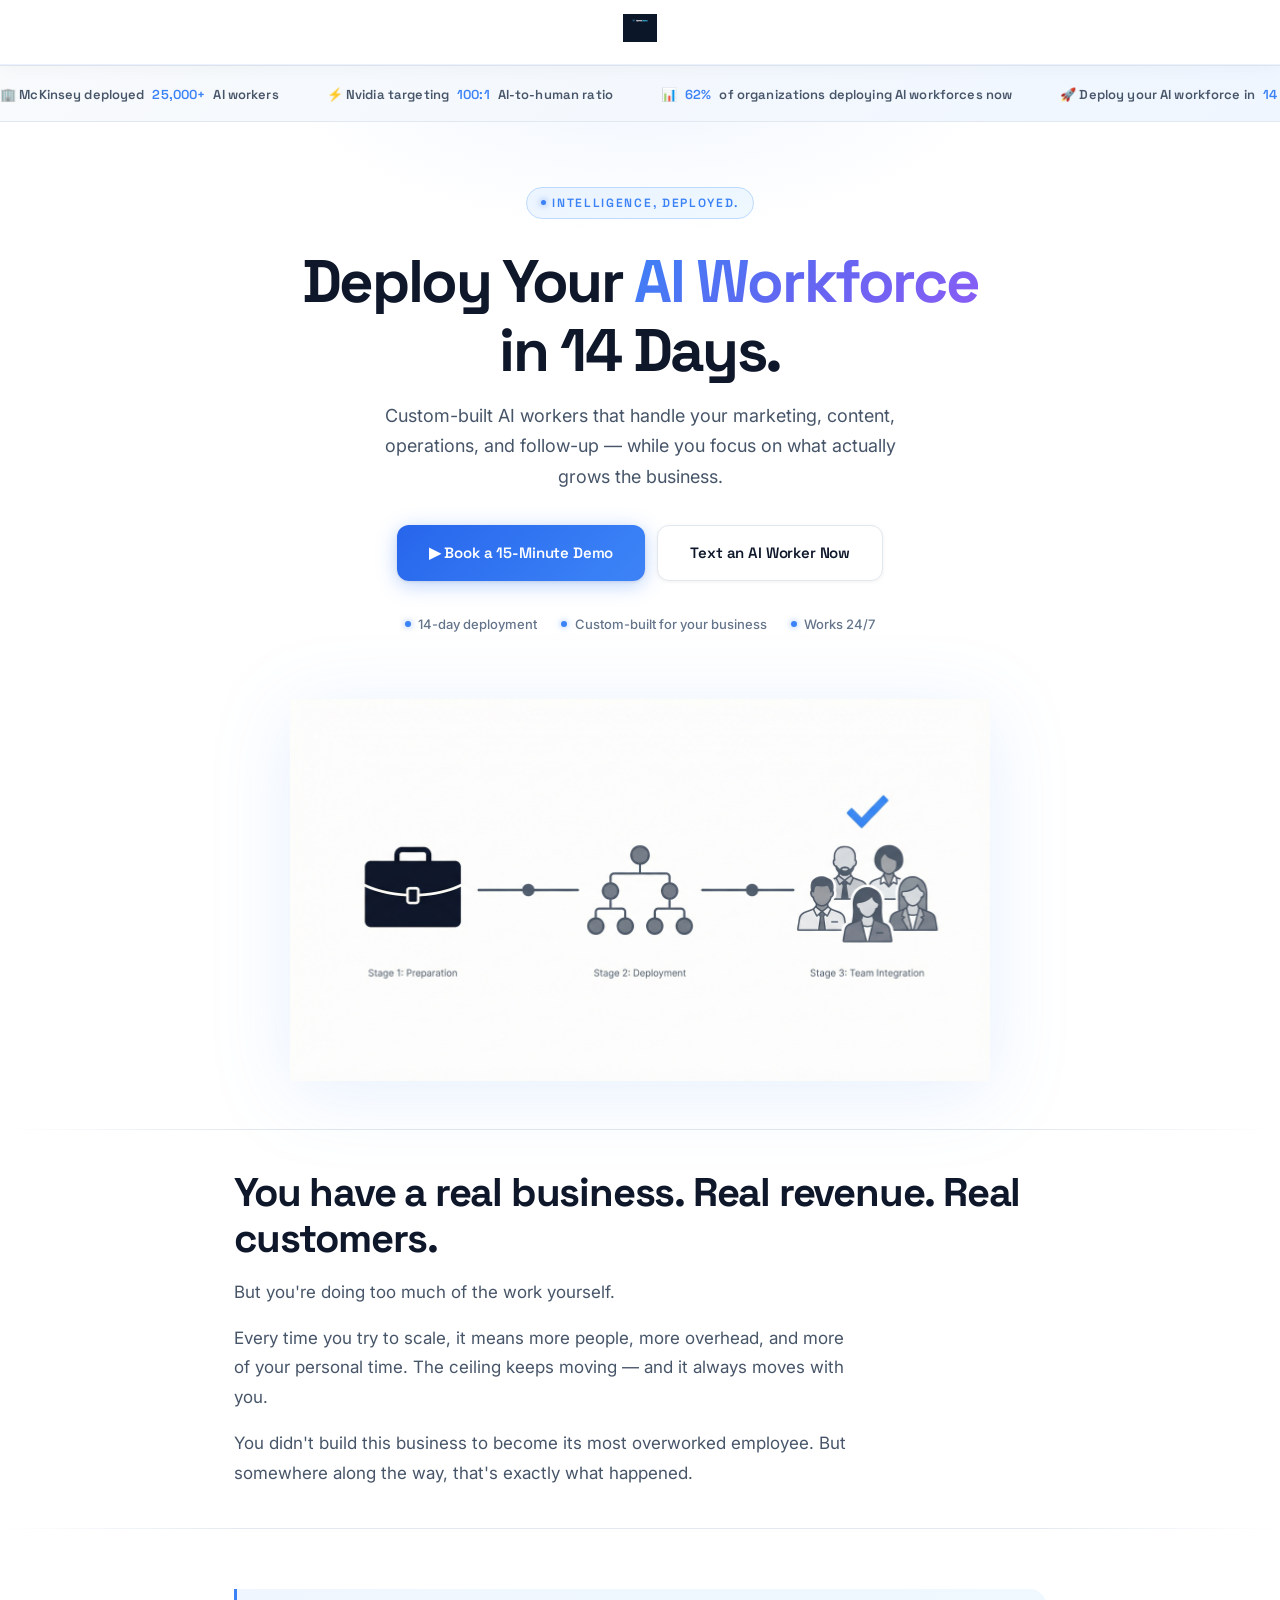
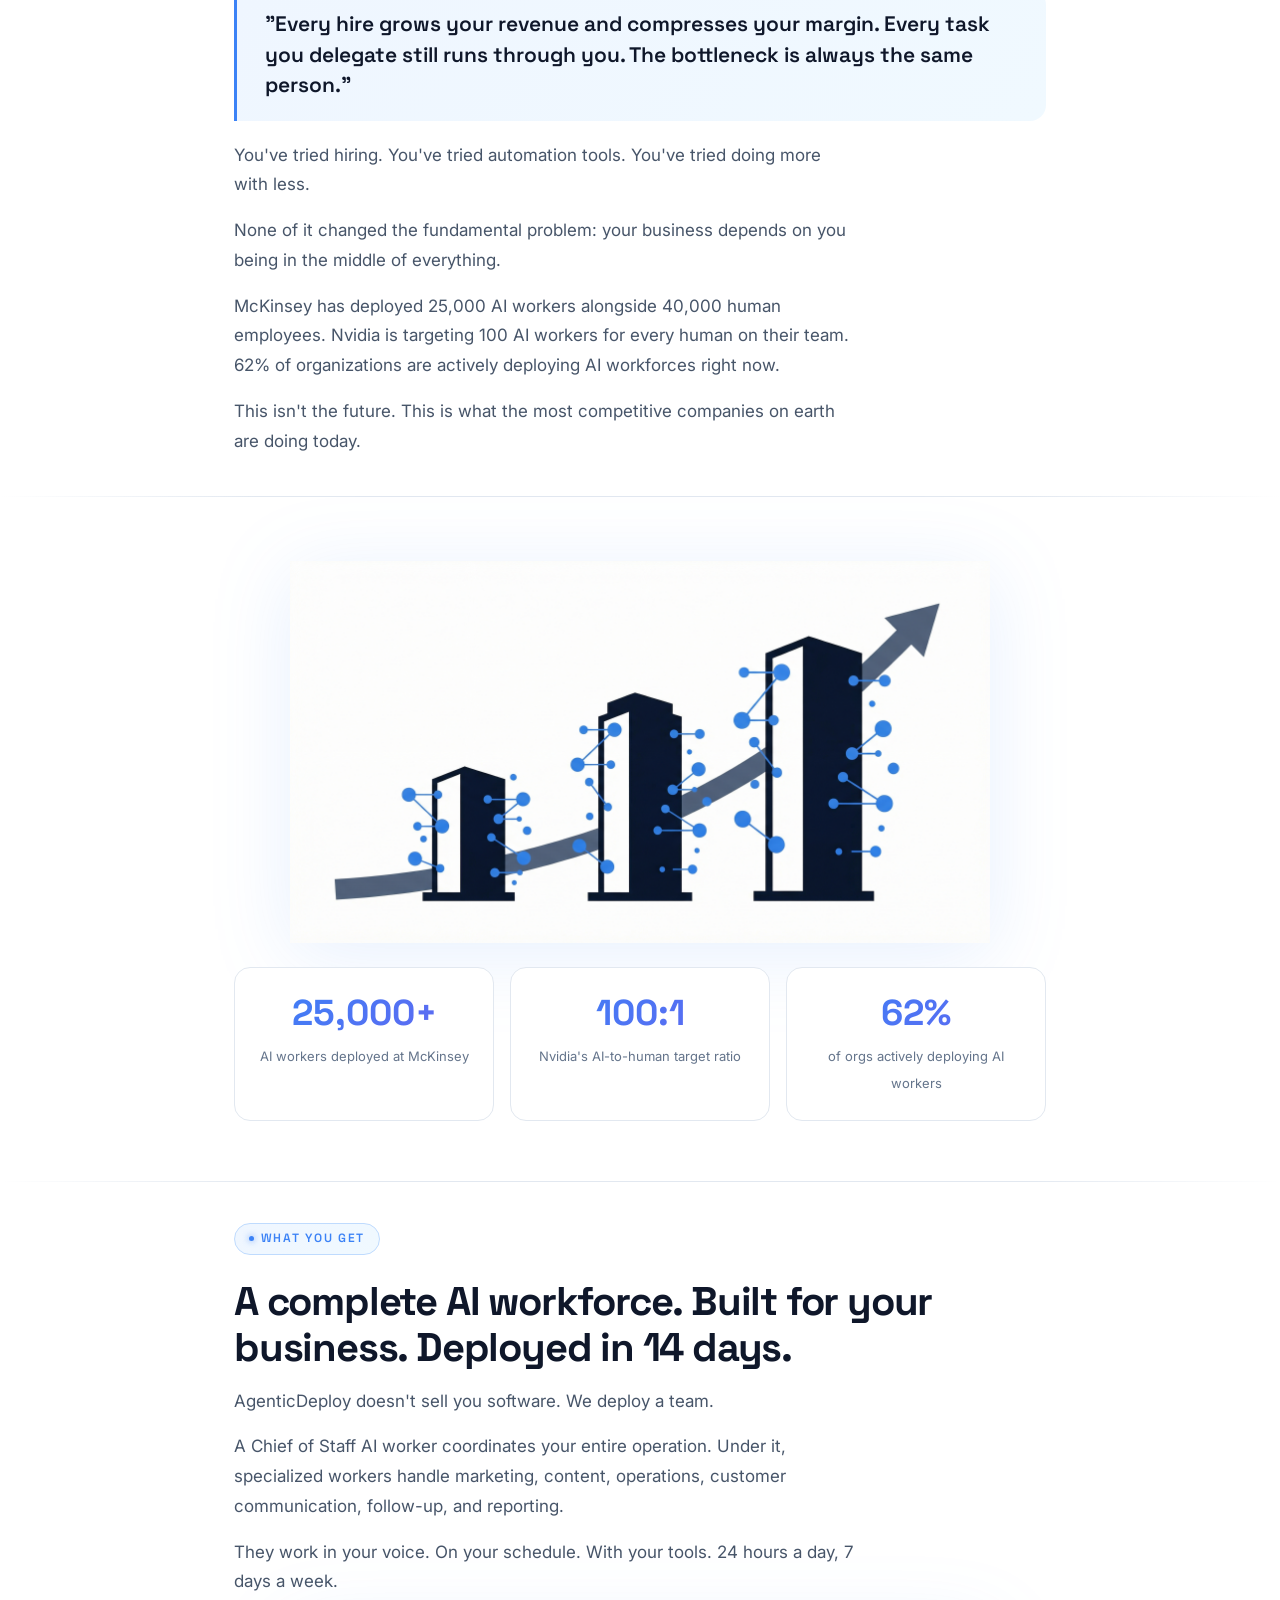
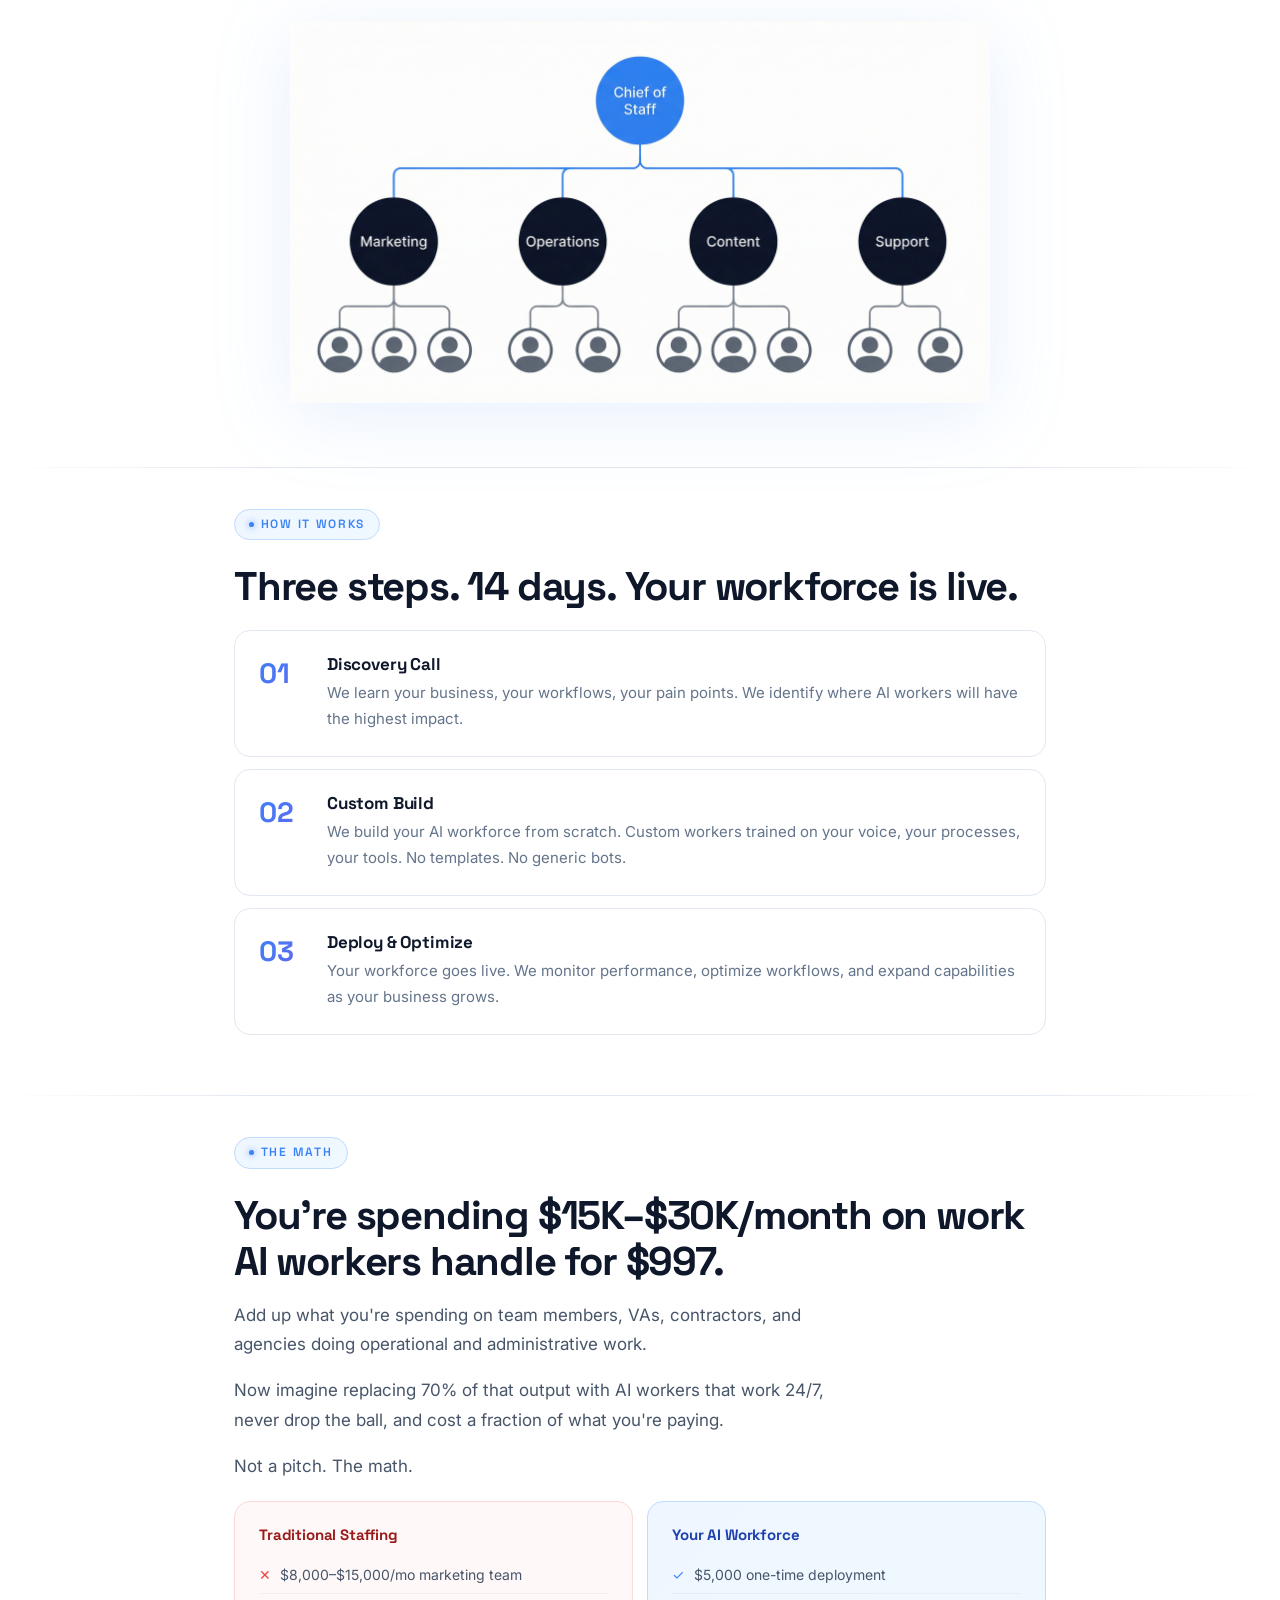
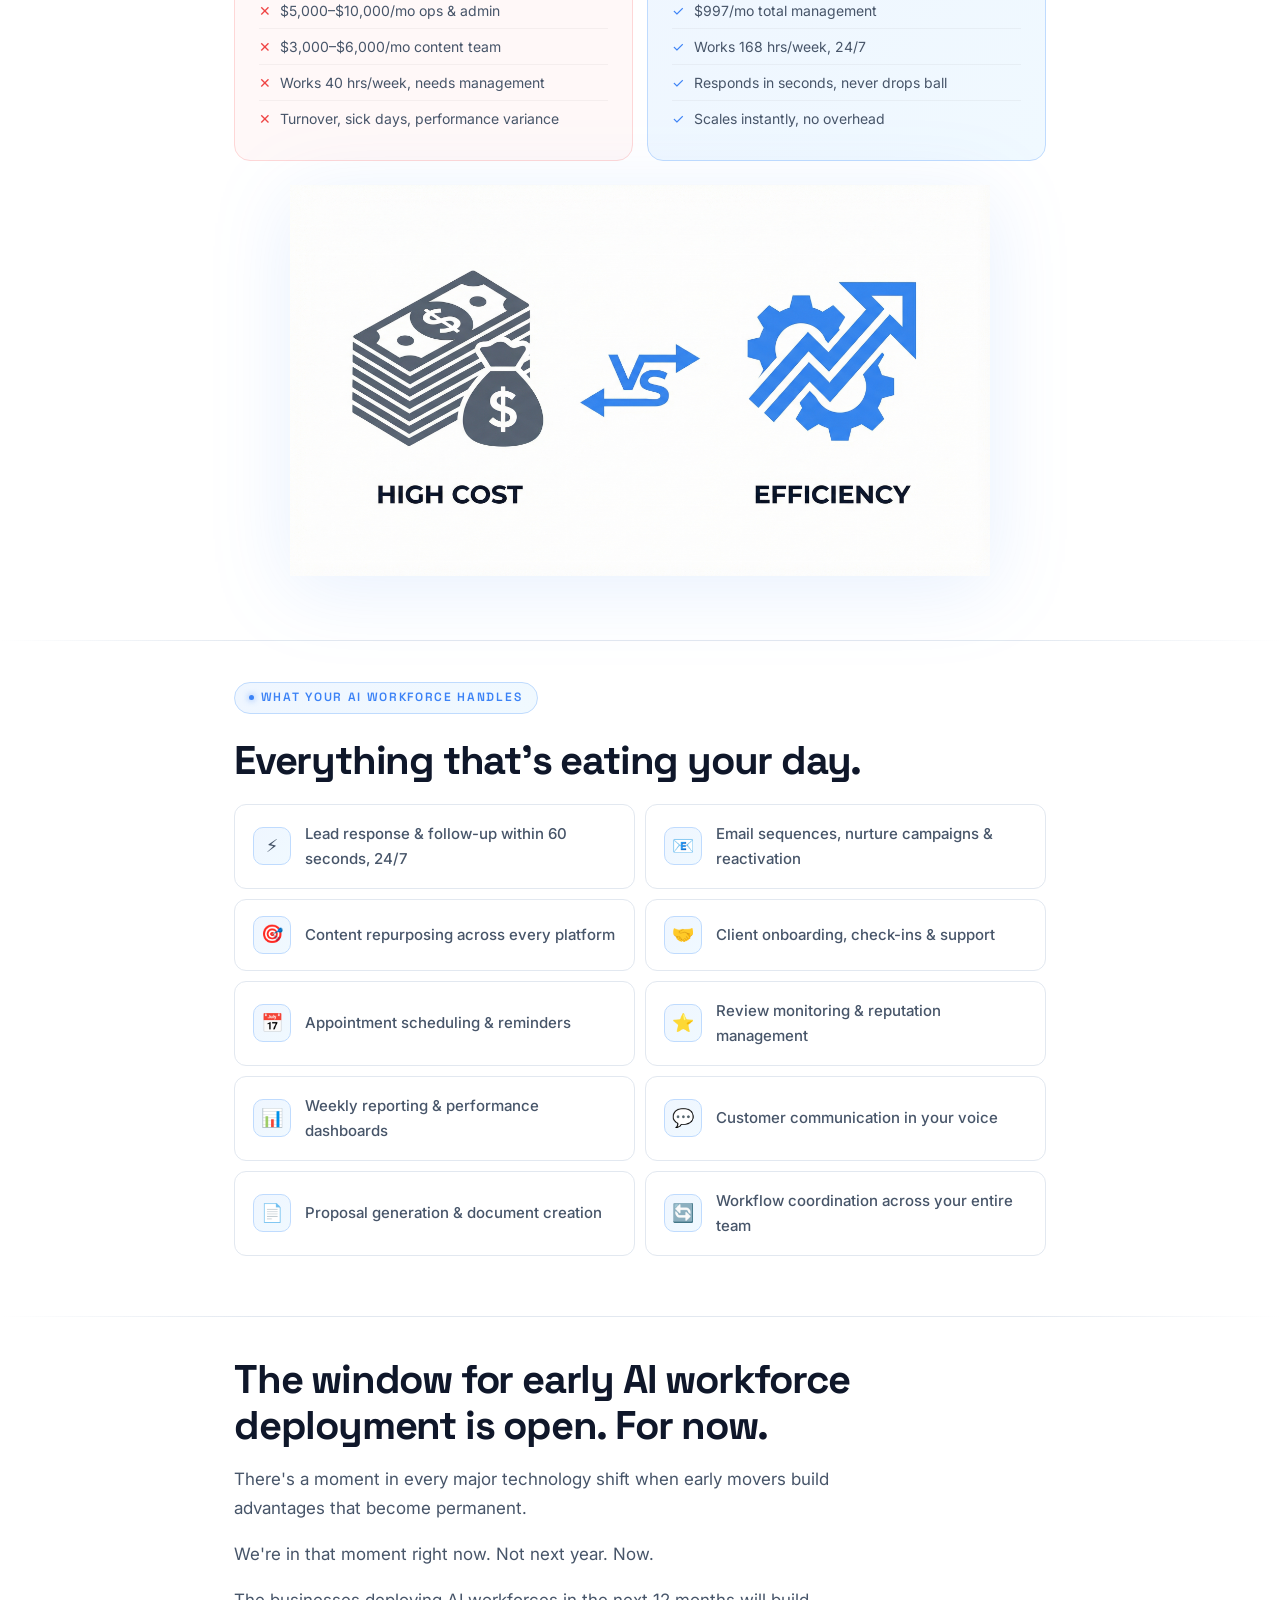
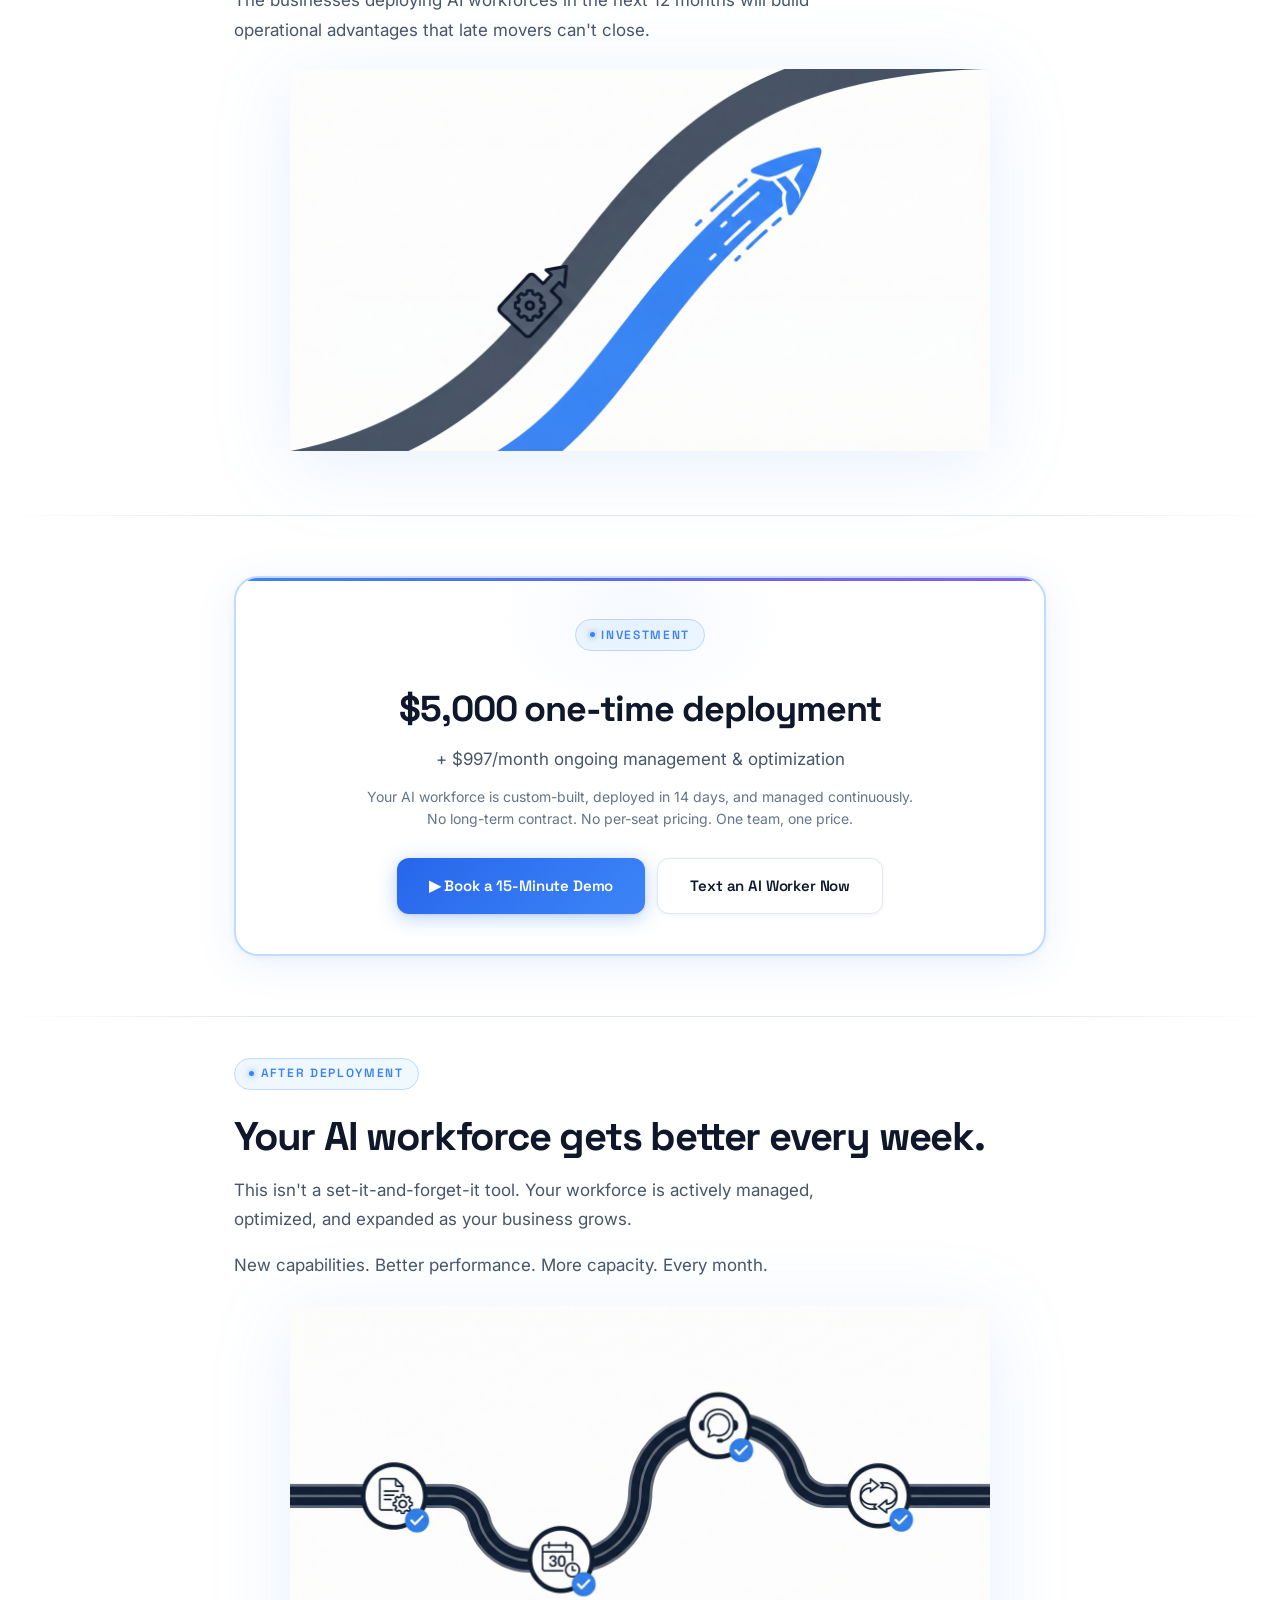
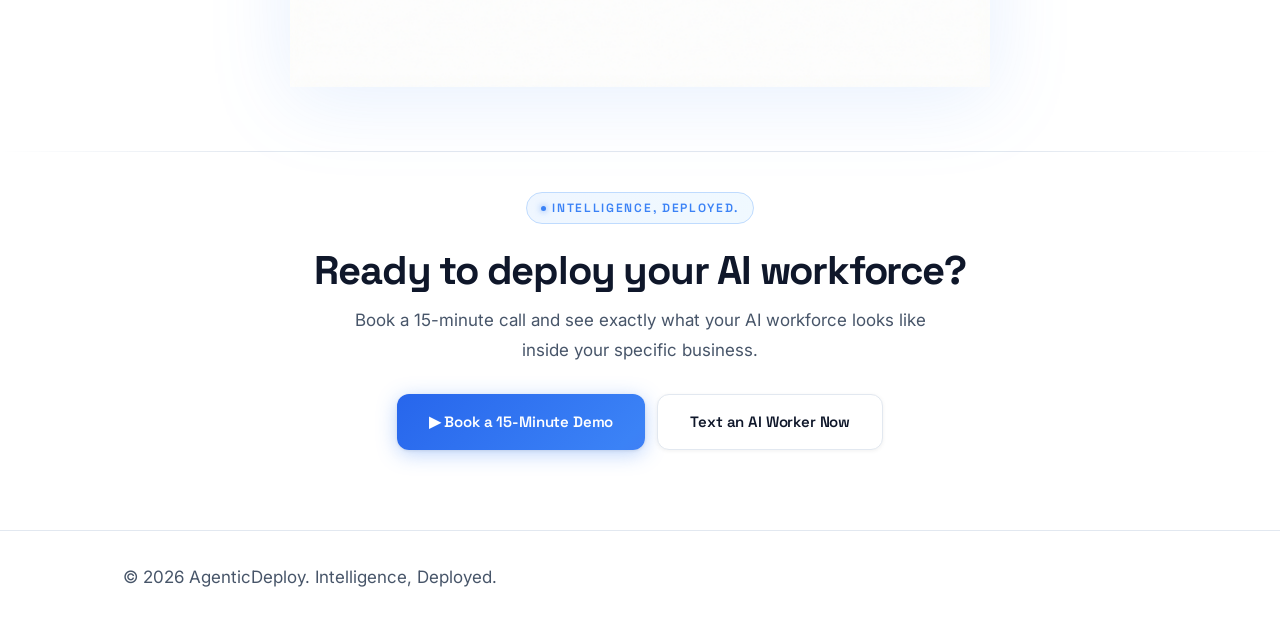
==== page-e.html @ d2fe7d54 "Page E - white bg, all 8 revisions, Kai rebuild" ====
<!DOCTYPE html>
<html lang="en">
<head>
<meta charset="UTF-8">
<meta name="viewport" content="width=device-width, initial-scale=1.0, maximum-scale=1.0">
<meta name="robots" content="noindex, nofollow">
<title>AgenticDeploy — Deploy Your AI Workforce in 14 Days</title>
<link rel="preconnect" href="https://fonts.googleapis.com">
<link rel="preconnect" href="https://fonts.gstatic.com" crossorigin>
<link href="https://fonts.googleapis.com/css2?family=Space+Grotesk:wght@400;500;600;700;800&family=Inter:wght@400;500;600&display=swap" rel="stylesheet">
<style>
/* ===== RESET ===== */
*, *::before, *::after { margin: 0; padding: 0; box-sizing: border-box; }
html { scroll-behavior: smooth; overflow-x: hidden; width: 100%; }
body {
  font-family: 'Inter', system-ui, sans-serif;
  background: #FFFFFF;
  color: #0F172A;
  line-height: 1.7;
  -webkit-font-smoothing: antialiased;
  overflow-x: hidden;
  width: 100%;
  max-width: 100vw;
}

/* ===== TYPOGRAPHY ===== */
h1, h2, h3, h4 {
  font-family: 'Space Grotesk', system-ui, sans-serif;
  font-weight: 700;
  color: #0F172A;
  line-height: 1.15;
}
h1 { font-size: clamp(2.25rem, 5vw, 3.75rem); letter-spacing: -0.04em; }
h2 { font-size: clamp(1.625rem, 3.5vw, 2.5rem); letter-spacing: -0.03em; }
h3 { font-size: 1.125rem; letter-spacing: -0.01em; }
p  { font-size: 1.0625rem; color: #475569; max-width: 620px; line-height: 1.75; }

/* ===== LAYOUT ===== */
.container { max-width: 860px; margin: 0 auto; padding: 0 1.5rem; width: 100%; }
.section    { padding: 2.5rem 0; }

/* ===== STICKY NAV ===== */
.logo-bar {
  position: sticky;
  top: 0;
  z-index: 100;
  background: rgba(255,255,255,0.92);
  backdrop-filter: blur(24px);
  -webkit-backdrop-filter: blur(24px);
  border-bottom: 1px solid rgba(59,130,246,0.1);
  padding: 0.875rem 0;
  text-align: center;
  box-shadow: 0 1px 20px rgba(0,0,0,0.04);
}
.logo-bar img { height: 28px; width: auto; }

/* ===== TAGLINE PILL ===== */
.tagline {
  font-family: 'Space Grotesk', sans-serif;
  font-size: 0.75rem;
  font-weight: 600;
  letter-spacing: 0.14em;
  text-transform: uppercase;
  color: #3B82F6;
  background: linear-gradient(135deg, #EFF6FF, #F0F9FF);
  border: 1px solid #BFDBFE;
  border-radius: 100px;
  padding: 0.3rem 0.9rem;
  display: inline-flex;
  align-items: center;
  gap: 0.4rem;
  margin-bottom: 1rem;
}
.tagline::before {
  content: '';
  width: 5px; height: 5px;
  background: #3B82F6;
  border-radius: 50%;
  box-shadow: 0 0 6px rgba(59,130,246,0.8);
  animation: pulse-dot 2s ease-in-out infinite;
}
@keyframes pulse-dot {
  0%,100% { opacity:1; transform:scale(1); }
  50% { opacity:0.5; transform:scale(0.7); }
}

/* ===== HERO ===== */
.hero {
  padding: 4rem 0 2.5rem;
  text-align: center;
  position: relative;
  overflow: hidden;
}
.hero-bg-gradient {
  position: absolute;
  top: -60px; left: 50%;
  transform: translateX(-50%);
  width: 900px; height: 500px;
  background: radial-gradient(ellipse 60% 50% at 50% 0%, rgba(59,130,246,0.08) 0%, transparent 70%);
  pointer-events: none;
}
.hero h1 { margin: 0.75rem 0 1rem; position: relative; }
.hero h1 .highlight {
  background: linear-gradient(135deg, #3B82F6 0%, #6366F1 50%, #8B5CF6 100%);
  -webkit-background-clip: text;
  -webkit-text-fill-color: transparent;
  background-clip: text;
}
.hero .sub {
  font-size: 1.125rem;
  color: #475569;
  max-width: 560px;
  margin: 0 auto 2rem;
  line-height: 1.7;
}

/* ===== BUTTONS ===== */
.btn-group {
  display: flex;
  flex-wrap: wrap;
  justify-content: center;
  gap: 0.75rem;
  margin-bottom: 2rem;
}
.btn {
  display: inline-flex;
  align-items: center;
  justify-content: center;
  gap: 0.5rem;
  padding: 0.9rem 2rem;
  font-family: 'Space Grotesk', sans-serif;
  font-size: 0.9375rem;
  font-weight: 600;
  border-radius: 12px;
  text-decoration: none;
  cursor: pointer;
  transition: all 0.2s cubic-bezier(0.25,0.8,0.25,1);
  border: none;
  min-width: 200px;
  letter-spacing: -0.01em;
}
.btn-primary {
  background: linear-gradient(135deg, #2563EB, #3B82F6, #6366F1);
  background-size: 200% 200%;
  background-position: 0% 50%;
  color: #fff;
  box-shadow: 0 4px 20px rgba(59,130,246,0.35), 0 1px 3px rgba(0,0,0,0.1);
}
.btn-primary:hover {
  background-position: 100% 50%;
  box-shadow: 0 8px 32px rgba(59,130,246,0.5), 0 2px 6px rgba(0,0,0,0.1);
  transform: translateY(-2px);
}
.btn-secondary {
  background: #fff;
  color: #0F172A;
  border: 1.5px solid #E2E8F0;
  box-shadow: 0 1px 4px rgba(0,0,0,0.06);
}
.btn-secondary:hover {
  border-color: #3B82F6;
  color: #3B82F6;
  transform: translateY(-2px);
  box-shadow: 0 4px 16px rgba(59,130,246,0.12);
}

/* ===== PROOF STRIP ===== */
.proof-strip {
  display: flex;
  flex-wrap: wrap;
  justify-content: center;
  gap: 1.5rem;
}
.proof-item {
  font-size: 0.8125rem;
  font-weight: 500;
  color: #64748B;
  display: flex;
  align-items: center;
  gap: 0.45rem;
}
.proof-dot {
  width: 6px; height: 6px;
  background: #3B82F6;
  border-radius: 50%;
  flex-shrink: 0;
  box-shadow: 0 0 6px rgba(59,130,246,0.6);
}

/* ===== VISUAL BLOCK ===== */
.visual-block { margin: 1.5rem auto; max-width: 700px; }
.visual-block img {
  width: 100%;
  display: block;
  mix-blend-mode: multiply;
  filter: drop-shadow(0 12px 40px rgba(59,130,246,0.12));
  transition: transform 0.4s ease;
}
.visual-block img:hover { transform: scale(1.015); }
.visual-float img {
  animation: floatY 8s ease-in-out infinite;
}
@keyframes floatY {
  0%,100% { transform: translateY(0); }
  50% { transform: translateY(-10px); }
}

/* ===== COPY BLOCK ===== */
.copy-block p { margin-bottom: 1rem; }
.copy-block p:last-child { margin-bottom: 0; }

/* ===== PULL QUOTE ===== */
.pull-quote {
  font-family: 'Space Grotesk', sans-serif;
  font-size: 1.3125rem;
  font-weight: 600;
  color: #0F172A;
  line-height: 1.45;
  border-left: 3px solid #3B82F6;
  padding: 1.25rem 1.75rem;
  background: linear-gradient(135deg, #EFF6FF 0%, #F0F9FF 100%);
  border-radius: 0 16px 16px 0;
  margin: 1.25rem 0;
  position: relative;
}

/* ===== STATS GRID ===== */
.stats-grid {
  display: grid;
  grid-template-columns: repeat(3, 1fr);
  gap: 1rem;
  margin: 1.25rem 0;
}
.stat-card {
  background: #fff;
  border: 1.5px solid #E2E8F0;
  border-radius: 16px;
  padding: 1.5rem 1rem;
  text-align: center;
  transition: all 0.3s ease;
  cursor: default;
  position: relative;
  overflow: hidden;
}
.stat-card::before {
  content: '';
  position: absolute;
  top: 0; left: 0; right: 0;
  height: 2px;
  background: linear-gradient(90deg, transparent, #3B82F6, transparent);
  opacity: 0;
  transition: opacity 0.3s;
}
.stat-card:hover { border-color: #BFDBFE; transform: translateY(-3px); box-shadow: 0 8px 24px rgba(59,130,246,0.1); }
.stat-card:hover::before { opacity: 1; }
.stat-number {
  font-family: 'Space Grotesk', sans-serif;
  font-size: 2.25rem;
  font-weight: 800;
  background: linear-gradient(135deg, #3B82F6, #6366F1);
  -webkit-background-clip: text;
  -webkit-text-fill-color: transparent;
  background-clip: text;
  display: block;
  line-height: 1.2;
  margin-bottom: 0.4rem;
}
.stat-label { font-size: 0.8125rem; color: #64748B; line-height: 1.4; }

/* ===== SECTION DIVIDER ===== */
.section-divider {
  height: 1px;
  background: linear-gradient(90deg, transparent, #E2E8F0 20%, #E2E8F0 80%, transparent);
  margin: 0;
}

/* ===== HOW STEPS ===== */
.steps { margin: 1.25rem 0; display: flex; flex-direction: column; gap: 0.75rem; }
.step-card {
  display: flex;
  gap: 1.5rem;
  background: #fff;
  border: 1.5px solid #E2E8F0;
  border-radius: 16px;
  padding: 1.5rem;
  align-items: flex-start;
  transition: all 0.25s ease;
  position: relative;
  overflow: hidden;
}
.step-card::before {
  content: '';
  position: absolute;
  left: 0; top: 0; bottom: 0;
  width: 3px;
  background: linear-gradient(180deg, #3B82F6, #6366F1);
  opacity: 0;
  transition: opacity 0.3s;
  border-radius: 0 2px 2px 0;
}
.step-card:hover { border-color: #BFDBFE; background: #FAFEFF; box-shadow: 0 6px 20px rgba(59,130,246,0.08); }
.step-card:hover::before { opacity: 1; }
.step-num {
  font-family: 'Space Grotesk', sans-serif;
  font-size: 1.75rem;
  font-weight: 800;
  background: linear-gradient(135deg, #3B82F6, #6366F1);
  -webkit-background-clip: text;
  -webkit-text-fill-color: transparent;
  background-clip: text;
  flex-shrink: 0;
  width: 44px;
  line-height: 1.3;
}
.step-card h3 { color: #0F172A; margin-bottom: 0.3rem; font-size: 1.0625rem; }
.step-card p  { font-size: 0.9375rem; color: #64748B; max-width: none; }

/* ===== FEATURE GRID ===== */
.feature-grid {
  display: grid;
  grid-template-columns: 1fr 1fr;
  gap: 0.625rem;
  margin: 1.25rem 0;
}
.feature-card {
  background: #fff;
  border: 1.5px solid #E2E8F0;
  border-radius: 12px;
  padding: 1rem 1.125rem;
  display: flex;
  align-items: center;
  gap: 0.875rem;
  font-size: 0.9375rem;
  font-weight: 500;
  color: #475569;
  transition: all 0.2s ease;
  cursor: default;
}
.feature-card:hover {
  border-color: #BFDBFE;
  color: #1E40AF;
  background: #F8FBFF;
  transform: translateX(3px);
  box-shadow: 0 3px 12px rgba(59,130,246,0.08);
}
.feat-icon {
  font-size: 1.125rem;
  width: 38px; height: 38px;
  background: linear-gradient(135deg, #EFF6FF, #F0F9FF);
  border: 1px solid #BFDBFE;
  border-radius: 10px;
  display: flex; align-items: center; justify-content: center;
  flex-shrink: 0;
  transition: all 0.2s;
}
.feature-card:hover .feat-icon { background: linear-gradient(135deg, #DBEAFE, #EFF6FF); }

/* ===== COMPETITIVE TABLE ===== */
.compare-grid {
  display: grid;
  grid-template-columns: 1fr 1fr;
  gap: 0.875rem;
  margin: 1.25rem 0;
}
.compare-col {
  border-radius: 16px;
  padding: 1.5rem;
  border: 1.5px solid;
}
.compare-col.bad {
  background: #FFF8F8;
  border-color: #FED7D7;
}
.compare-col.good {
  background: linear-gradient(135deg, #EFF6FF, #F0F9FF);
  border-color: #BFDBFE;
}
.compare-col h3 { font-size: 0.9375rem; margin-bottom: 0.875rem; }
.compare-col.bad h3 { color: #991B1B; }
.compare-col.good h3 { color: #1E40AF; }
.compare-item { font-size: 0.875rem; color: #475569; padding: 0.35rem 0; display: flex; align-items: center; gap: 0.6rem; border-bottom: 1px solid rgba(0,0,0,0.04); }
.compare-item:last-child { border-bottom: none; }
.compare-item::before { font-size: 0.875rem; flex-shrink: 0; }
.bad .compare-item::before { content: '✕'; color: #EF4444; }
.good .compare-item::before { content: '✓'; color: #3B82F6; }

/* ===== PRICING ===== */
.pricing-card {
  background: #fff;
  border: 2px solid #BFDBFE;
  border-radius: 24px;
  padding: 2.5rem 2rem;
  text-align: center;
  margin: 1.25rem 0;
  position: relative;
  overflow: hidden;
  box-shadow: 0 8px 40px rgba(59,130,246,0.1), 0 2px 8px rgba(0,0,0,0.04);
}
.pricing-card::before {
  content: '';
  position: absolute;
  top: 0; left: 0; right: 0;
  height: 3px;
  background: linear-gradient(90deg, #3B82F6, #6366F1, #8B5CF6);
}
.pricing-card::after {
  content: '';
  position: absolute;
  top: -60px; left: 50%;
  transform: translateX(-50%);
  width: 300px; height: 200px;
  background: radial-gradient(ellipse, rgba(59,130,246,0.05) 0%, transparent 70%);
  pointer-events: none;
}
.price-main { font-family: 'Space Grotesk', sans-serif; font-size: 2.25rem; font-weight: 800; color: #0F172A; margin-bottom: 0.35rem; letter-spacing: -0.03em; }
.price-sub  { font-size: 1.0625rem; color: #475569; }
.price-note { font-size: 0.875rem; color: #64748B; margin-top: 0.75rem; line-height: 1.55; }

/* ===== TICKER / SOCIAL PROOF MARQUEE ===== */
.proof-ticker {
  background: linear-gradient(135deg, #F8FAFC, #EFF6FF);
  border-top: 1px solid #E2E8F0;
  border-bottom: 1px solid #E2E8F0;
  padding: 0.875rem 0;
  overflow: hidden;
  white-space: nowrap;
}
.ticker-inner {
  display: inline-flex;
  gap: 3rem;
  animation: ticker 28s linear infinite;
}
@keyframes ticker {
  0% { transform: translateX(0); }
  100% { transform: translateX(-50%); }
}
.ticker-item {
  font-family: 'Space Grotesk', sans-serif;
  font-size: 0.8125rem;
  font-weight: 600;
  color: #475569;
  display: inline-flex;
  align-items: center;
  gap: 0.5rem;
  letter-spacing: 0.01em;
}
.ticker-item span { color: #3B82F6; }

/* ===== FOOTER ===== */
footer {
  text-align: center;
  padding: 2rem 0;
  border-top: 1px solid #E2E8F0;
  color: #94A3B8;
  font-size: 0.8125rem;
}

/* ===== REVEAL ANIMATION (intersection observer) ===== */
.reveal {
  opacity: 0;
  transform: translateY(24px);
  transition: opacity 0.6s cubic-bezier(0.25,0.8,0.25,1), transform 0.6s cubic-bezier(0.25,0.8,0.25,1);
}
.reveal.visible { opacity: 1; transform: none; }
.reveal-delay-1 { transition-delay: 0.1s; }
.reveal-delay-2 { transition-delay: 0.2s; }
.reveal-delay-3 { transition-delay: 0.3s; }

/* ===== RESPONSIVE ===== */
@media (max-width: 640px) {
  .section { padding: 1.75rem 0; }
  .stats-grid { grid-template-columns: 1fr; }
  .feature-grid { grid-template-columns: 1fr; }
  .compare-grid { grid-template-columns: 1fr; }
  .step-card { flex-direction: column; gap: 0.5rem; }
  .pull-quote { font-size: 1.125rem; }
  .btn { min-width: 160px; }
}
</style>
</head>
<body>

<!-- STICKY NAV -->
<header class="logo-bar">
  <img src="images/agenticdeploy-logo-dark.png" alt="AgenticDeploy">
</header>

<!-- SOCIAL PROOF TICKER -->
<div class="proof-ticker">
  <div class="ticker-inner">
    <span class="ticker-item">🏢 McKinsey deployed <span>25,000+</span> AI workers</span>
    <span class="ticker-item">⚡ Nvidia targeting <span>100:1</span> AI-to-human ratio</span>
    <span class="ticker-item">📊 <span>62%</span> of organizations deploying AI workforces now</span>
    <span class="ticker-item">🚀 Deploy your AI workforce in <span>14 days</span></span>
    <span class="ticker-item">💰 Replace <span>$30K/mo</span> in overhead for $997/mo</span>
    <span class="ticker-item">🔵 Intelligence, Deployed.</span>
    <!-- duplicate for seamless loop -->
    <span class="ticker-item">🏢 McKinsey deployed <span>25,000+</span> AI workers</span>
    <span class="ticker-item">⚡ Nvidia targeting <span>100:1</span> AI-to-human ratio</span>
    <span class="ticker-item">📊 <span>62%</span> of organizations deploying AI workforces now</span>
    <span class="ticker-item">🚀 Deploy your AI workforce in <span>14 days</span></span>
    <span class="ticker-item">💰 Replace <span>$30K/mo</span> in overhead for $997/mo</span>
    <span class="ticker-item">🔵 Intelligence, Deployed.</span>
  </div>
</div>

<!-- HERO -->
<section class="hero">
  <div class="hero-bg-gradient"></div>
  <div class="container">
    <span class="tagline">Intelligence, Deployed.</span>
    <h1>Deploy Your <span class="highlight">AI Workforce</span><br>in 14 Days.</h1>
    <p class="sub">Custom-built AI workers that handle your marketing, content, operations, and follow-up — while you focus on what actually grows the business.</p>
    <div class="btn-group">
      <a href="#book" class="btn btn-primary">&#9654; Book a 15-Minute Demo</a>
      <a href="#text" class="btn btn-secondary">Text an AI Worker Now</a>
    </div>
    <div class="proof-strip">
      <span class="proof-item"><span class="proof-dot"></span> 14-day deployment</span>
      <span class="proof-item"><span class="proof-dot"></span> Custom-built for your business</span>
      <span class="proof-item"><span class="proof-dot"></span> Works 24/7</span>
    </div>
  </div>
</section>

<!-- HERO VISUAL -->
<section class="section" style="padding-top:0; padding-bottom:1.5rem;">
  <div class="container">
    <div class="visual-block visual-float reveal">
      <img src="images/page-e/hero-deploy-timeline-v2.png" alt="AI Workforce deployment timeline">
    </div>
  </div>
</section>

<div class="section-divider"></div>

<!-- PROBLEM -->
<section class="section">
  <div class="container">
    <div class="copy-block reveal">
      <h2>You have a real business. Real revenue. Real customers.</h2>
      <p style="margin-top:1rem;">But you're doing too much of the work yourself.</p>
      <p>Every time you try to scale, it means more people, more overhead, and more of your personal time. The ceiling keeps moving — and it always moves with you.</p>
      <p>You didn't build this business to become its most overworked employee. But somewhere along the way, that's exactly what happened.</p>
    </div>
  </div>
</section>

<div class="section-divider"></div>

<!-- AGITATE -->
<section class="section">
  <div class="container">
    <div class="pull-quote reveal">"Every hire grows your revenue and compresses your margin. Every task you delegate still runs through you. The bottleneck is always the same person."</div>
    <div class="copy-block reveal">
      <p>You've tried hiring. You've tried automation tools. You've tried doing more with less.</p>
      <p>None of it changed the fundamental problem: your business depends on you being in the middle of everything.</p>
      <p>McKinsey has deployed 25,000 AI workers alongside 40,000 human employees. Nvidia is targeting 100 AI workers for every human on their team. 62% of organizations are actively deploying AI workforces right now.</p>
      <p>This isn't the future. This is what the most competitive companies on earth are doing today.</p>
    </div>
  </div>
</section>

<div class="section-divider"></div>

<!-- STATS + VISUAL -->
<section class="section">
  <div class="container">
    <div class="visual-block visual-float reveal">
      <img src="images/page-e/enterprise-adoption.png" alt="Enterprise AI workforce adoption">
    </div>
    <div class="stats-grid">
      <div class="stat-card reveal reveal-delay-1">
        <span class="stat-number" data-count="25000" data-suffix="+">25,000+</span>
        <span class="stat-label">AI workers deployed at McKinsey</span>
      </div>
      <div class="stat-card reveal reveal-delay-2">
        <span class="stat-number">100:1</span>
        <span class="stat-label">Nvidia's AI-to-human target ratio</span>
      </div>
      <div class="stat-card reveal reveal-delay-3">
        <span class="stat-number">62%</span>
        <span class="stat-label">of orgs actively deploying AI workers</span>
      </div>
    </div>
  </div>
</section>

<div class="section-divider"></div>

<!-- MECHANISM -->
<section class="section">
  <div class="container">
    <span class="tagline">What You Get</span>
    <h2 class="reveal" style="margin-top:0.5rem; margin-bottom:1rem;">A complete AI workforce. Built for your business. Deployed in 14 days.</h2>
    <div class="copy-block reveal">
      <p>AgenticDeploy doesn't sell you software. We deploy a team.</p>
      <p>A Chief of Staff AI worker coordinates your entire operation. Under it, specialized workers handle marketing, content, operations, customer communication, follow-up, and reporting.</p>
      <p>They work in your voice. On your schedule. With your tools. 24 hours a day, 7 days a week.</p>
    </div>
    <div class="visual-block visual-float reveal">
      <img src="images/page-e/workforce-org-chart.png" alt="AI Workforce org chart">
    </div>
  </div>
</section>

<div class="section-divider"></div>

<!-- HOW IT WORKS -->
<section class="section">
  <div class="container">
    <span class="tagline">How It Works</span>
    <h2 class="reveal" style="margin-top:0.5rem; margin-bottom:1.25rem;">Three steps. 14 days. Your workforce is live.</h2>
    <div class="steps">
      <div class="step-card reveal reveal-delay-1">
        <span class="step-num">01</span>
        <div>
          <h3>Discovery Call</h3>
          <p>We learn your business, your workflows, your pain points. We identify where AI workers will have the highest impact.</p>
        </div>
      </div>
      <div class="step-card reveal reveal-delay-2">
        <span class="step-num">02</span>
        <div>
          <h3>Custom Build</h3>
          <p>We build your AI workforce from scratch. Custom workers trained on your voice, your processes, your tools. No templates. No generic bots.</p>
        </div>
      </div>
      <div class="step-card reveal reveal-delay-3">
        <span class="step-num">03</span>
        <div>
          <h3>Deploy &amp; Optimize</h3>
          <p>Your workforce goes live. We monitor performance, optimize workflows, and expand capabilities as your business grows.</p>
        </div>
      </div>
    </div>
  </div>
</section>

<div class="section-divider"></div>

<!-- THE MATH -->
<section class="section">
  <div class="container">
    <span class="tagline">The Math</span>
    <h2 class="reveal" style="margin-top:0.5rem; margin-bottom:1rem;">You're spending $15K–$30K/month on work AI workers handle for $997.</h2>
    <div class="copy-block reveal">
      <p>Add up what you're spending on team members, VAs, contractors, and agencies doing operational and administrative work.</p>
      <p>Now imagine replacing 70% of that output with AI workers that work 24/7, never drop the ball, and cost a fraction of what you're paying.</p>
      <p>Not a pitch. The math.</p>
    </div>
    <div class="compare-grid">
      <div class="compare-col bad reveal reveal-delay-1">
        <h3>Traditional Staffing</h3>
        <div class="compare-item">$8,000–$15,000/mo marketing team</div>
        <div class="compare-item">$5,000–$10,000/mo ops &amp; admin</div>
        <div class="compare-item">$3,000–$6,000/mo content team</div>
        <div class="compare-item">Works 40 hrs/week, needs management</div>
        <div class="compare-item">Turnover, sick days, performance variance</div>
      </div>
      <div class="compare-col good reveal reveal-delay-2">
        <h3>Your AI Workforce</h3>
        <div class="compare-item">$5,000 one-time deployment</div>
        <div class="compare-item">$997/mo total management</div>
        <div class="compare-item">Works 168 hrs/week, 24/7</div>
        <div class="compare-item">Responds in seconds, never drops ball</div>
        <div class="compare-item">Scales instantly, no overhead</div>
      </div>
    </div>
    <div class="visual-block visual-float reveal">
      <img src="images/page-e/cost-comparison.png" alt="Traditional staffing vs AI workforce cost">
    </div>
  </div>
</section>

<div class="section-divider"></div>

<!-- FEATURES -->
<section class="section">
  <div class="container">
    <span class="tagline">What Your AI Workforce Handles</span>
    <h2 class="reveal" style="margin-top:0.5rem; margin-bottom:1.25rem;">Everything that's eating your day.</h2>
    <div class="feature-grid">
      <div class="feature-card reveal reveal-delay-1"><span class="feat-icon">⚡</span> Lead response &amp; follow-up within 60 seconds, 24/7</div>
      <div class="feature-card reveal reveal-delay-1"><span class="feat-icon">📧</span> Email sequences, nurture campaigns &amp; reactivation</div>
      <div class="feature-card reveal reveal-delay-2"><span class="feat-icon">🎯</span> Content repurposing across every platform</div>
      <div class="feature-card reveal reveal-delay-2"><span class="feat-icon">🤝</span> Client onboarding, check-ins &amp; support</div>
      <div class="feature-card reveal reveal-delay-1"><span class="feat-icon">📅</span> Appointment scheduling &amp; reminders</div>
      <div class="feature-card reveal reveal-delay-1"><span class="feat-icon">⭐</span> Review monitoring &amp; reputation management</div>
      <div class="feature-card reveal reveal-delay-2"><span class="feat-icon">📊</span> Weekly reporting &amp; performance dashboards</div>
      <div class="feature-card reveal reveal-delay-2"><span class="feat-icon">💬</span> Customer communication in your voice</div>
      <div class="feature-card reveal reveal-delay-3"><span class="feat-icon">📄</span> Proposal generation &amp; document creation</div>
      <div class="feature-card reveal reveal-delay-3"><span class="feat-icon">🔄</span> Workflow coordination across your entire team</div>
    </div>
  </div>
</section>

<div class="section-divider"></div>

<!-- COMPETITIVE ADVANTAGE -->
<section class="section">
  <div class="container">
    <div class="copy-block reveal">
      <h2>The window for early AI workforce deployment is open. For now.</h2>
      <p style="margin-top:1rem;">There's a moment in every major technology shift when early movers build advantages that become permanent.</p>
      <p>We're in that moment right now. Not next year. Now.</p>
      <p>The businesses deploying AI workforces in the next 12 months will build operational advantages that late movers can't close.</p>
    </div>
    <div class="visual-block visual-float reveal">
      <img src="images/page-d/competitive-advantage.png" alt="AI-powered businesses pulling ahead">
    </div>
  </div>
</section>

<div class="section-divider"></div>

<!-- PRICING -->
<section class="section">
  <div class="container">
    <div class="pricing-card reveal">
      <span class="tagline">Investment</span>
      <div class="price-main" style="margin-top:0.75rem;">$5,000 one-time deployment</div>
      <div class="price-sub">+ $997/month ongoing management &amp; optimization</div>
      <div class="price-note">Your AI workforce is custom-built, deployed in 14 days, and managed continuously.<br>No long-term contract. No per-seat pricing. One team, one price.</div>
      <div class="btn-group" style="margin-top:1.75rem; margin-bottom:0;">
        <a href="#book" class="btn btn-primary">&#9654; Book a 15-Minute Demo</a>
        <a href="#text" class="btn btn-secondary">Text an AI Worker Now</a>
      </div>
    </div>
  </div>
</section>

<div class="section-divider"></div>

<!-- CLIENT JOURNEY -->
<section class="section">
  <div class="container">
    <span class="tagline">After Deployment</span>
    <h2 class="reveal" style="margin-top:0.5rem; margin-bottom:1rem;">Your AI workforce gets better every week.</h2>
    <div class="copy-block reveal">
      <p>This isn't a set-it-and-forget-it tool. Your workforce is actively managed, optimized, and expanded as your business grows.</p>
      <p>New capabilities. Better performance. More capacity. Every month.</p>
    </div>
    <div class="visual-block visual-float reveal">
      <img src="images/page-b/client-journey.png" alt="Ongoing optimization journey">
    </div>
  </div>
</section>

<div class="section-divider"></div>

<!-- FINAL CTA -->
<section class="section" style="text-align:center; padding-bottom:3rem;">
  <div class="container">
    <span class="tagline">Intelligence, Deployed.</span>
    <h2 class="reveal" style="margin-top:0.5rem; margin-bottom:0.75rem;">Ready to deploy your AI workforce?</h2>
    <p class="reveal" style="margin: 0 auto 1.75rem; text-align:center;">Book a 15-minute call and see exactly what your AI workforce looks like inside your specific business.</p>
    <div class="btn-group reveal">
      <a href="#book" class="btn btn-primary">&#9654; Book a 15-Minute Demo</a>
      <a href="#text" class="btn btn-secondary">Text an AI Worker Now</a>
    </div>
  </div>
</section>

<footer>
  <p>&copy; 2026 AgenticDeploy. Intelligence, Deployed.</p>
</footer>

<script>
// ===== INTERSECTION OBSERVER REVEAL =====
const revealEls = document.querySelectorAll('.reveal');
const obs = new IntersectionObserver((entries) => {
  entries.forEach(e => {
    if (e.isIntersecting) {
      e.target.classList.add('visible');
      obs.unobserve(e.target);
    }
  });
}, { threshold: 0.12, rootMargin: '0px 0px -40px 0px' });
revealEls.forEach(el => obs.observe(el));

// ===== COUNTER ANIMATION =====
document.querySelectorAll('.stat-number[data-count]').forEach(el => {
  const target = parseInt(el.dataset.count);
  const suffix = el.dataset.suffix || '';
  let done = false;
  const cObs = new IntersectionObserver(entries => {
    entries.forEach(e => {
      if (e.isIntersecting && !done) {
        done = true;
        const t0 = Date.now(), dur = 1600;
        const tick = () => {
          const p = Math.min((Date.now()-t0)/dur, 1);
          const v = 1-Math.pow(1-p,3);
          el.textContent = Math.round(target*v).toLocaleString() + suffix;
          if (p < 1) requestAnimationFrame(tick);
        };
        tick();
        cObs.unobserve(el);
      }
    });
  }, { threshold: 0.5 });
  cObs.observe(el);
});
</script>
</body>
</html>
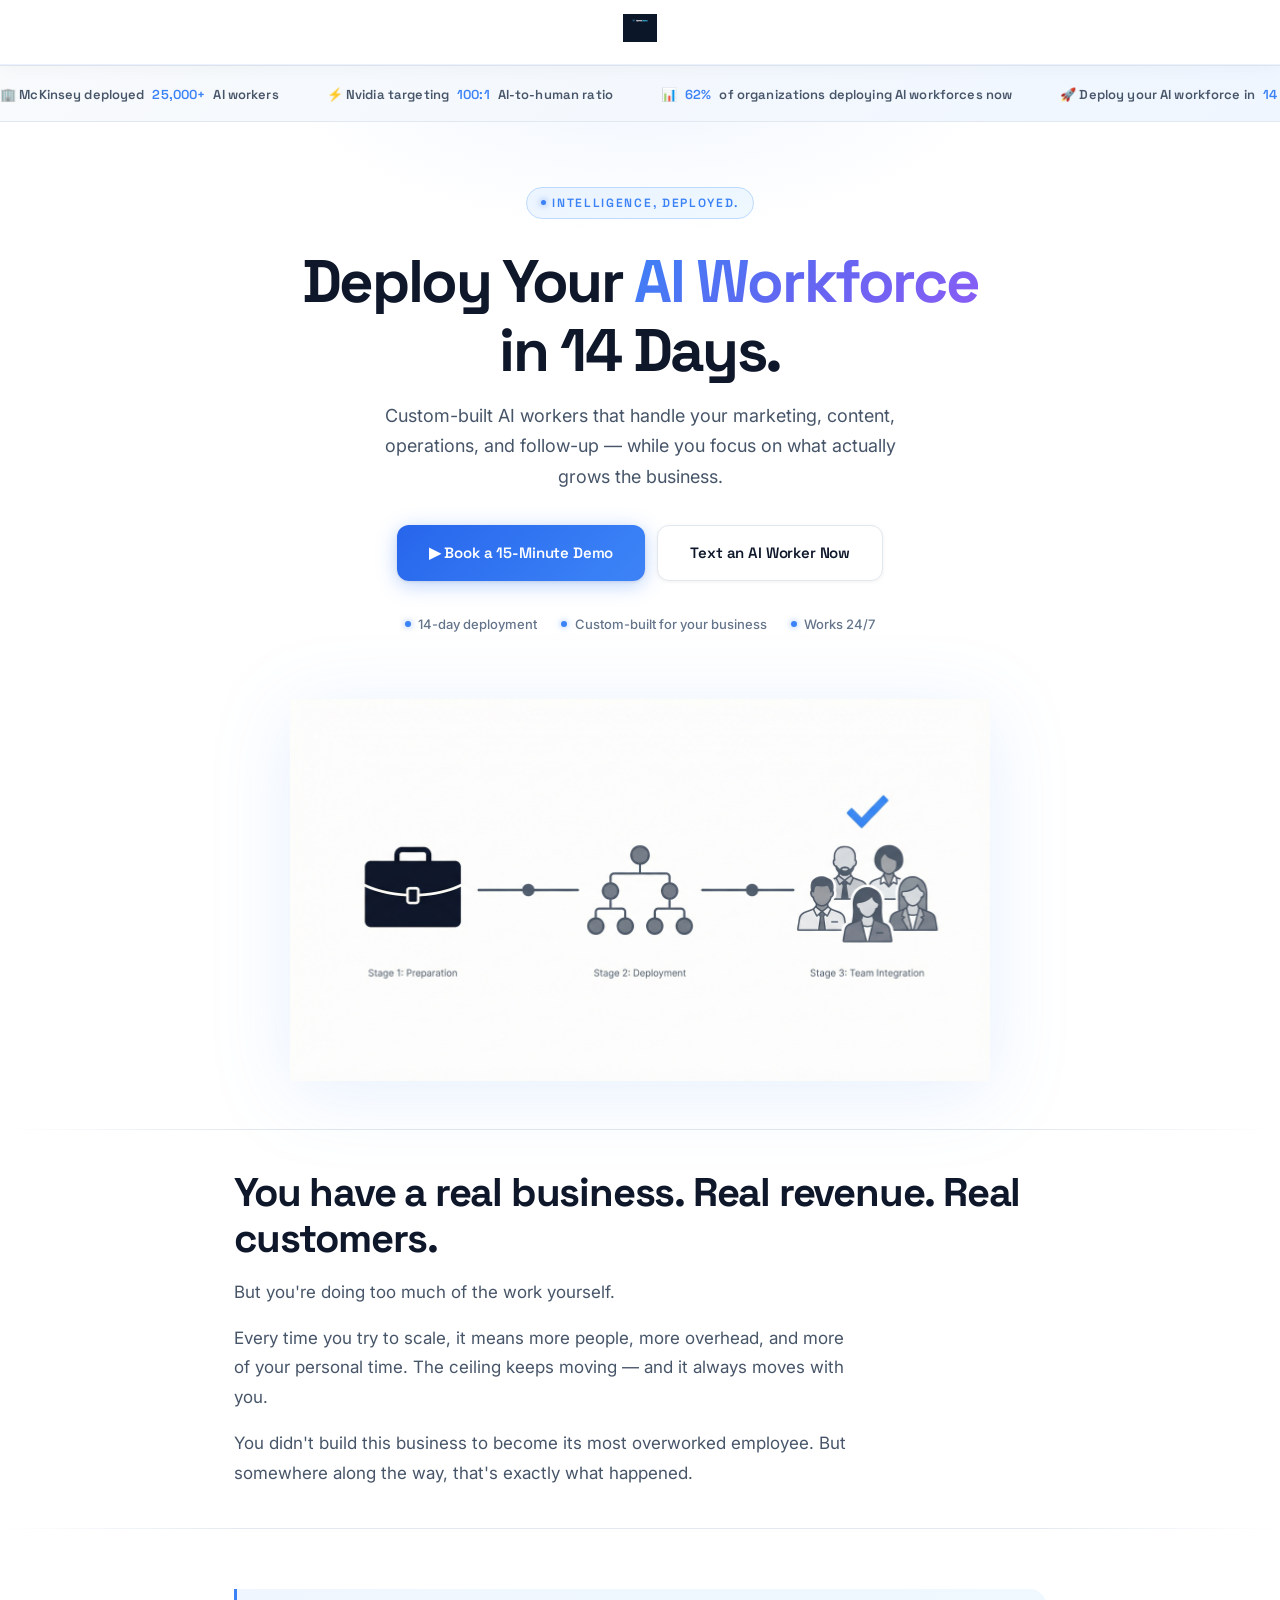
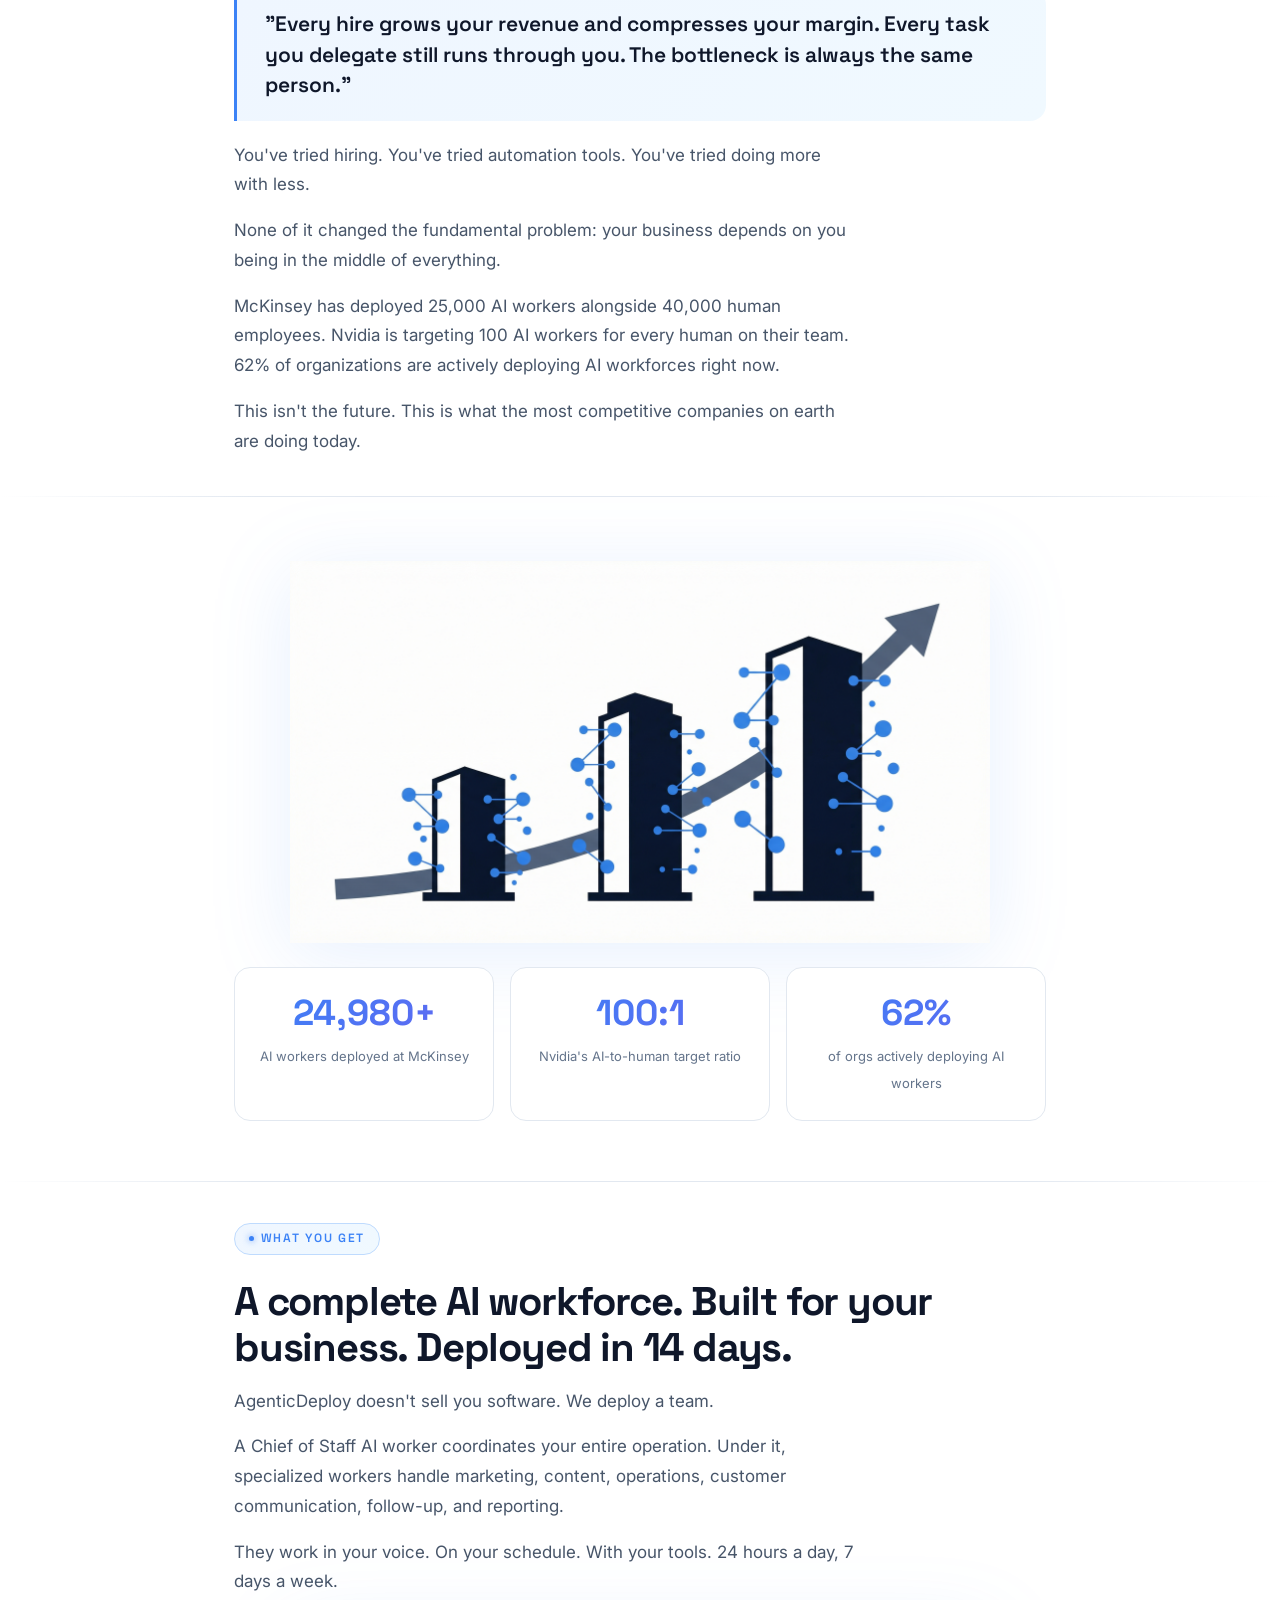
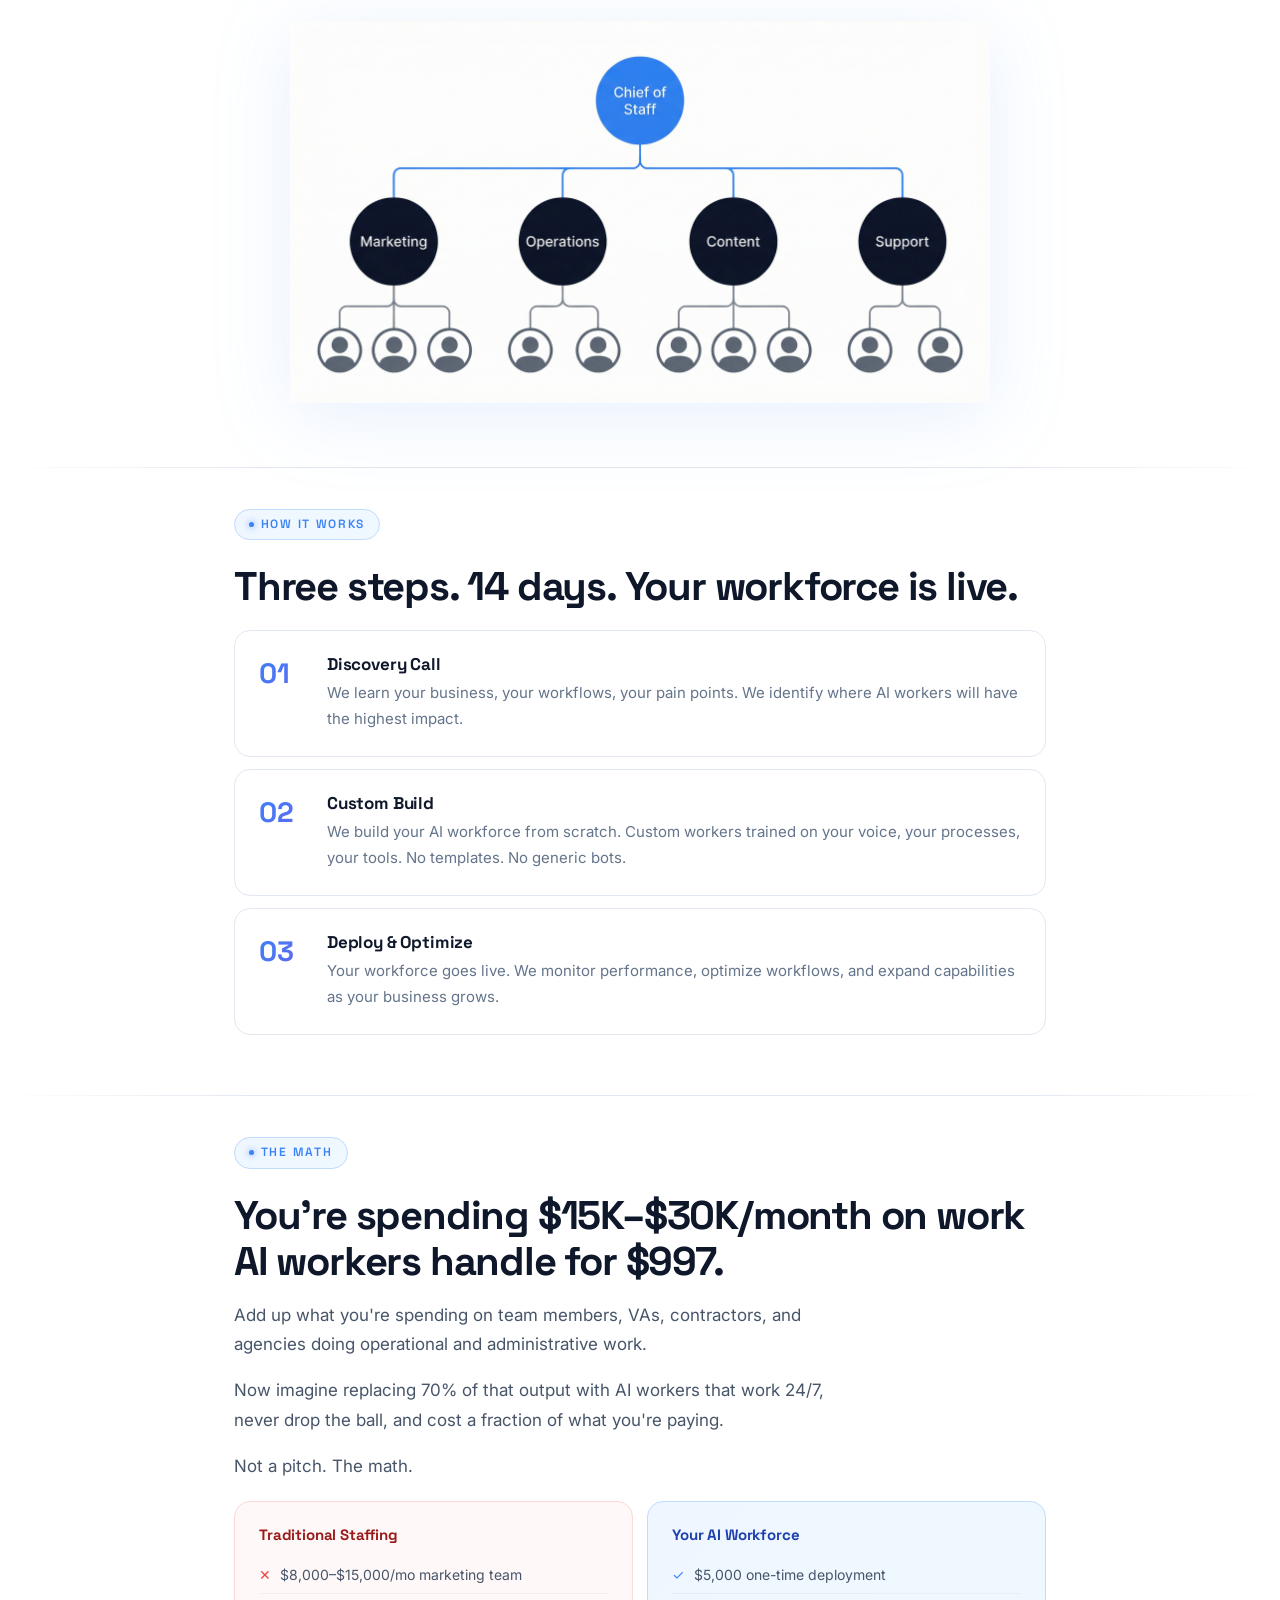
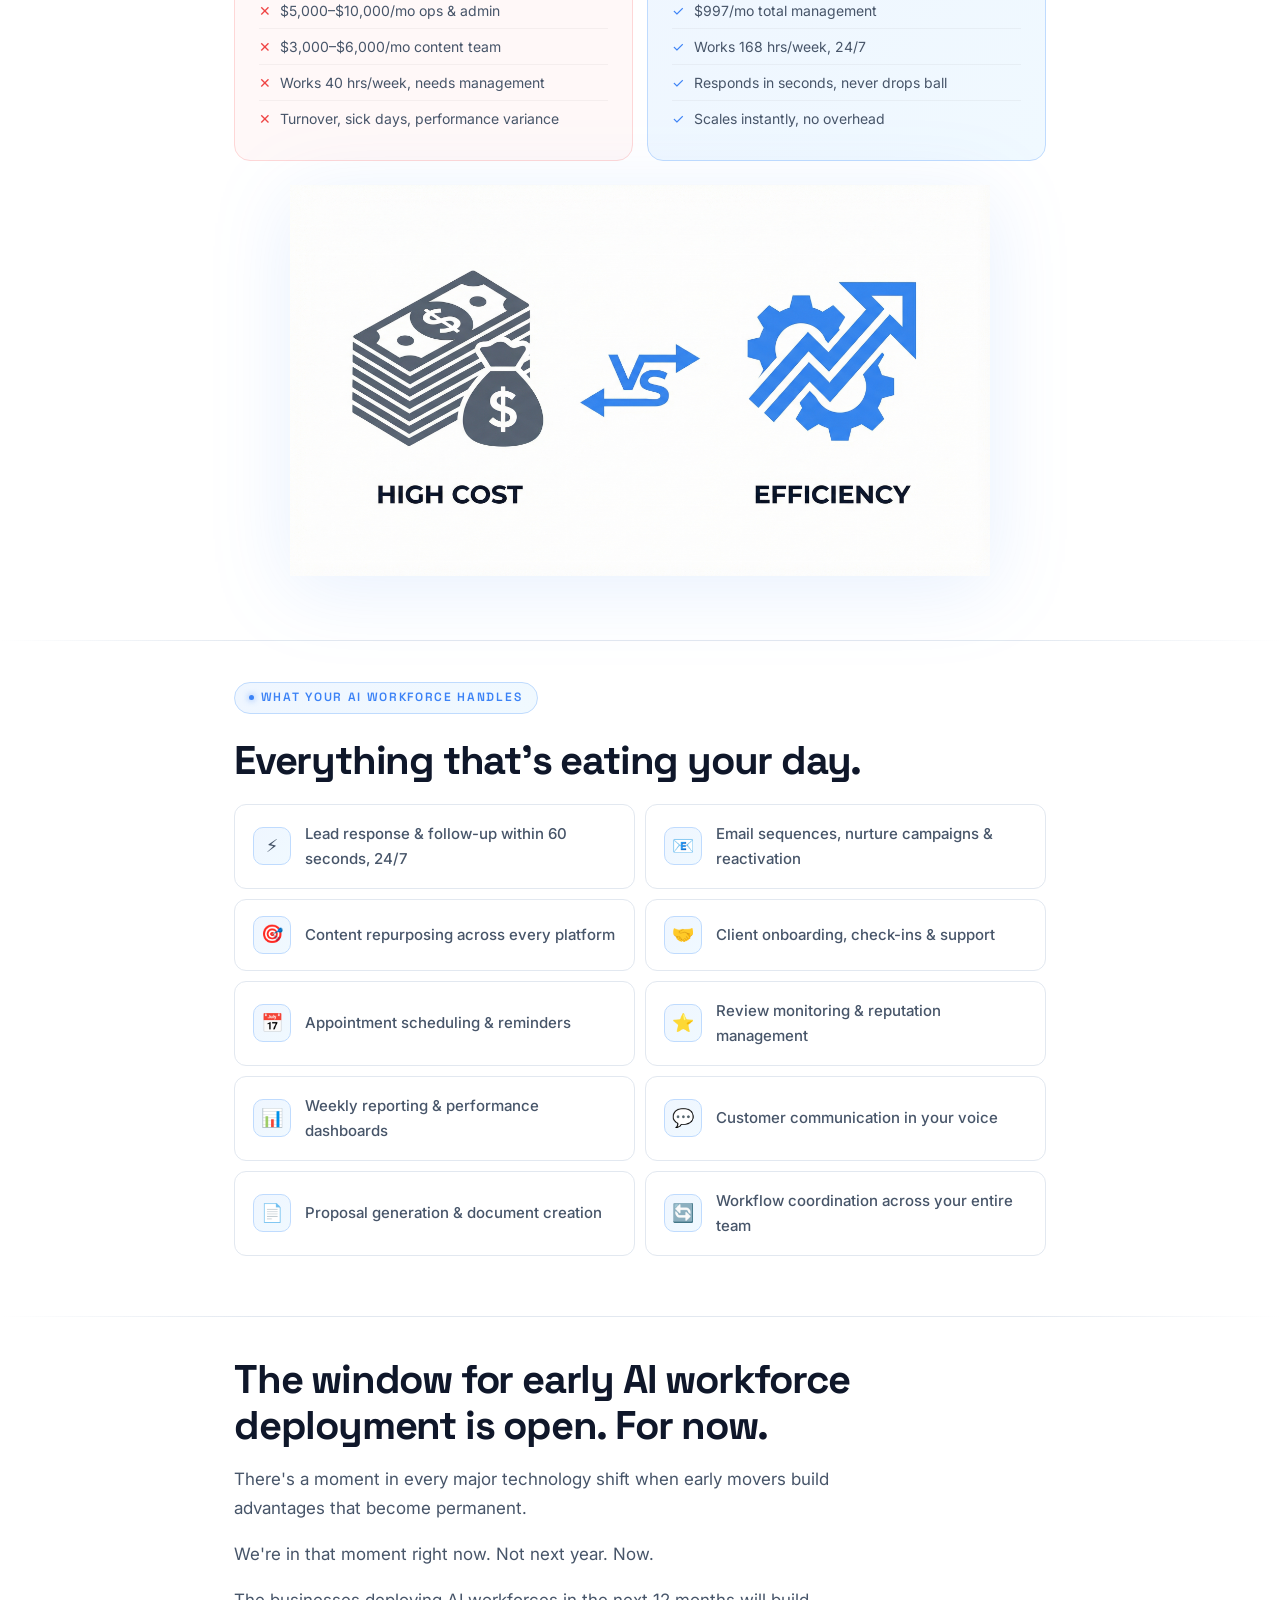
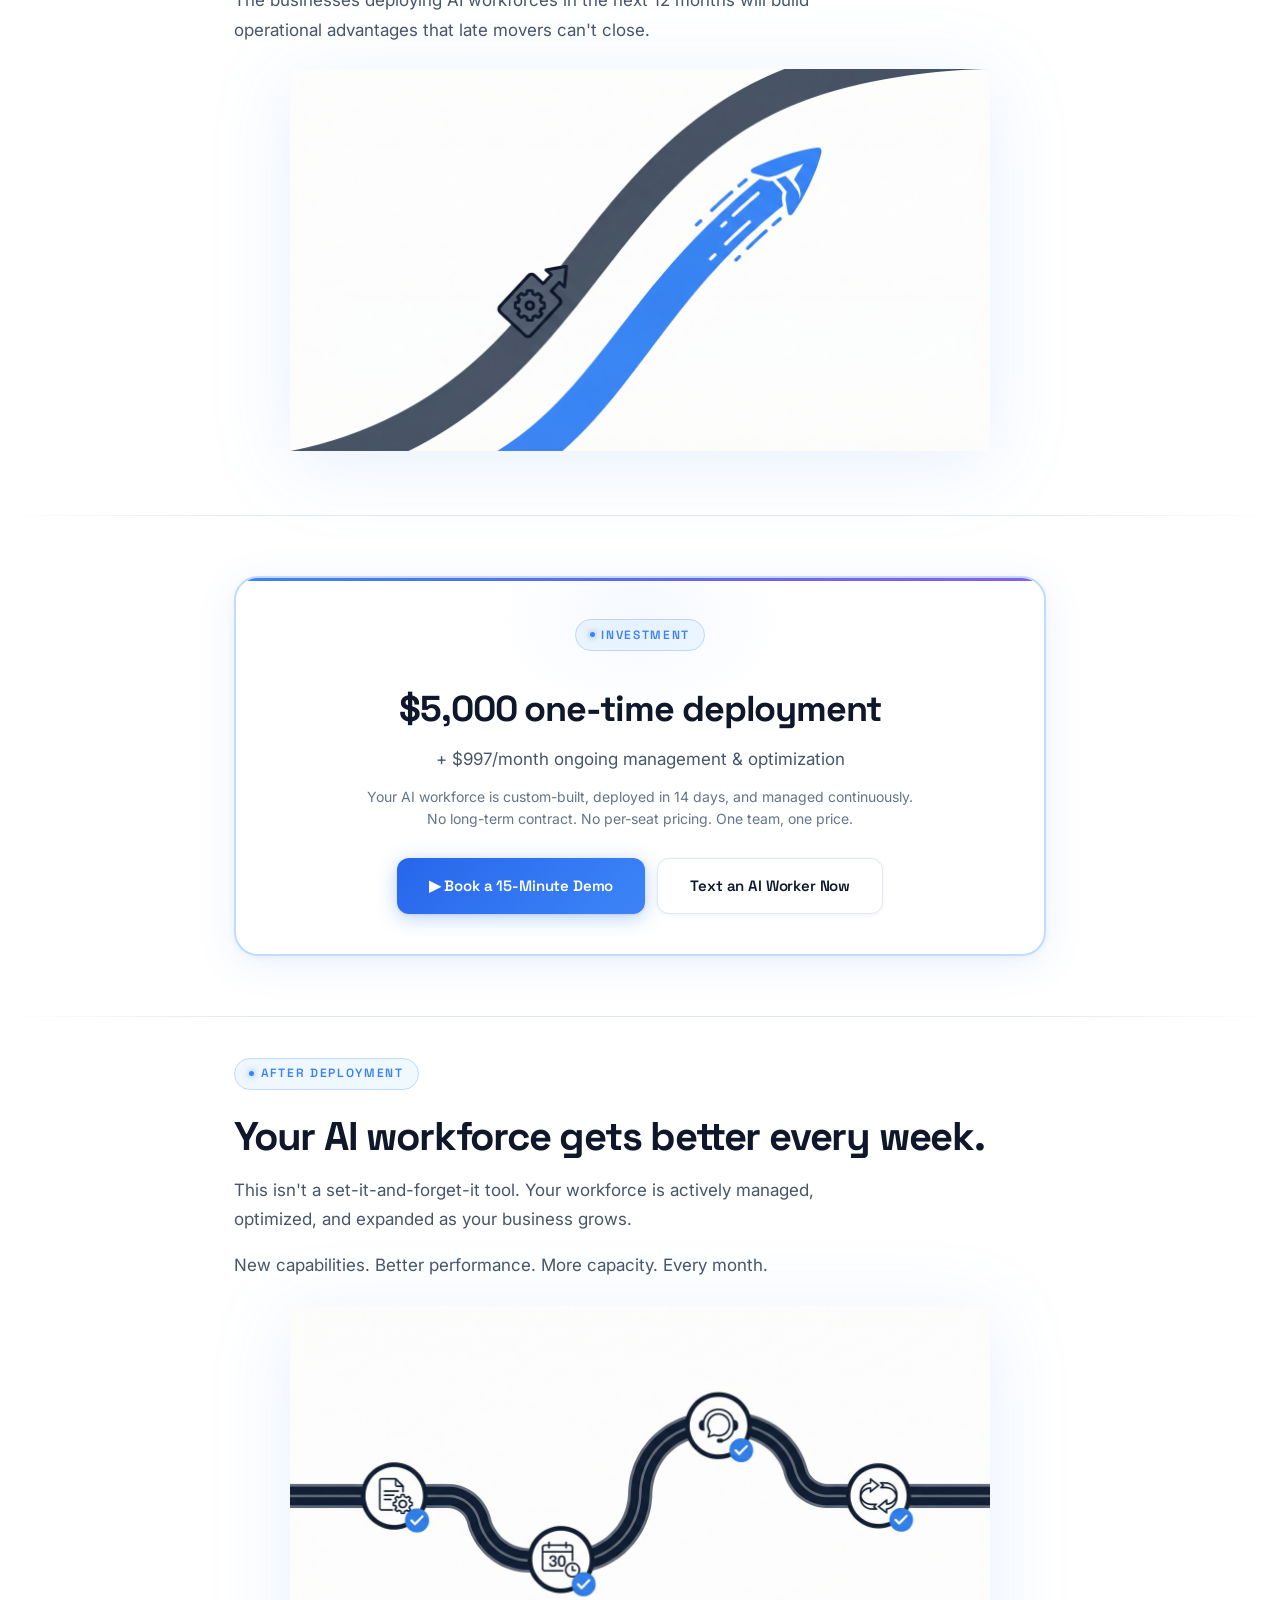
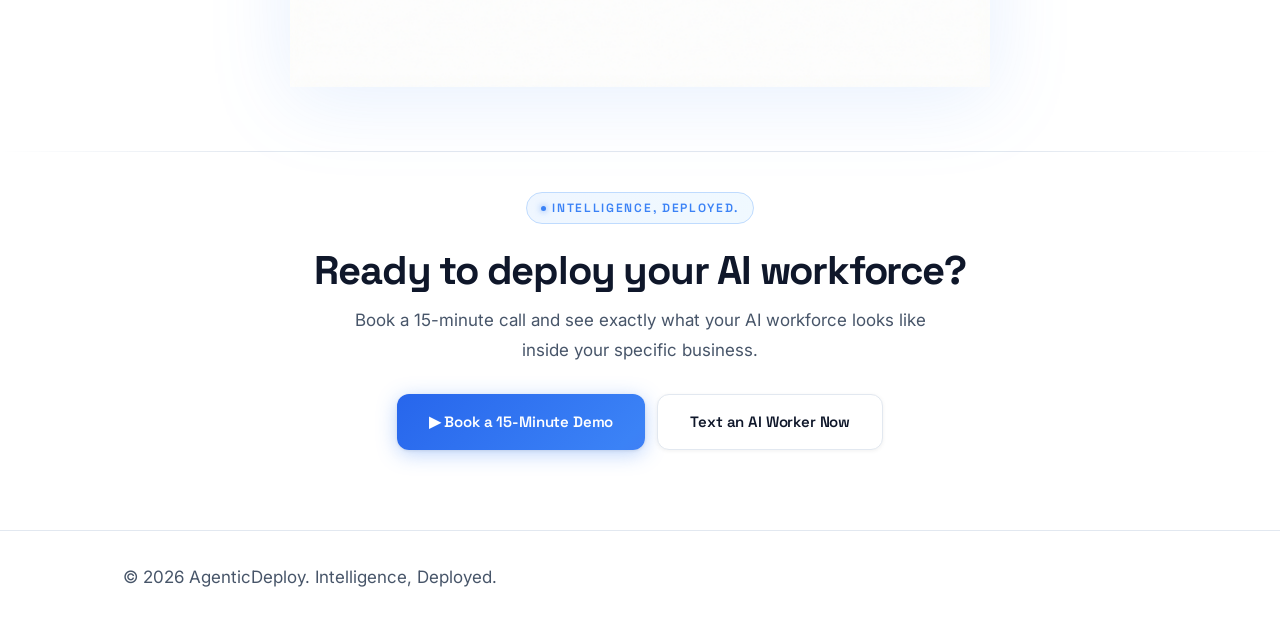
==== commit c4965d2e: "fix: content always visible, animations as progressive enhancement" ====
--- a/page-e.html
+++ b/page-e.html
@@ -456,15 +456,15 @@
 }
 
 /* ===== REVEAL ANIMATION (intersection observer) ===== */
-.reveal {
+.reveal-anim {
   opacity: 0;
   transform: translateY(24px);
   transition: opacity 0.6s cubic-bezier(0.25,0.8,0.25,1), transform 0.6s cubic-bezier(0.25,0.8,0.25,1);
 }
-.reveal.visible { opacity: 1; transform: none; }
-.reveal-delay-1 { transition-delay: 0.1s; }
-.reveal-delay-2 { transition-delay: 0.2s; }
-.reveal-delay-3 { transition-delay: 0.3s; }
+.reveal-anim.visible { opacity: 1; transform: none; }
+.reveal-anim.reveal-delay-1 { transition-delay: 0.1s; }
+.reveal-anim.reveal-delay-2 { transition-delay: 0.2s; }
+.reveal-anim.reveal-delay-3 { transition-delay: 0.3s; }
 
 /* ===== RESPONSIVE ===== */
 @media (max-width: 640px) {
@@ -526,7 +526,7 @@
 <!-- HERO VISUAL -->
 <section class="section" style="padding-top:0; padding-bottom:1.5rem;">
   <div class="container">
-    <div class="visual-block visual-float reveal">
+    <div class="visual-block visual-float reveal-anim">
       <img src="images/page-e/hero-deploy-timeline-v2.png" alt="AI Workforce deployment timeline">
     </div>
   </div>
@@ -537,7 +537,7 @@
 <!-- PROBLEM -->
 <section class="section">
   <div class="container">
-    <div class="copy-block reveal">
+    <div class="copy-block reveal-anim">
       <h2>You have a real business. Real revenue. Real customers.</h2>
       <p style="margin-top:1rem;">But you're doing too much of the work yourself.</p>
       <p>Every time you try to scale, it means more people, more overhead, and more of your personal time. The ceiling keeps moving — and it always moves with you.</p>
@@ -551,8 +551,8 @@
 <!-- AGITATE -->
 <section class="section">
   <div class="container">
-    <div class="pull-quote reveal">"Every hire grows your revenue and compresses your margin. Every task you delegate still runs through you. The bottleneck is always the same person."</div>
-    <div class="copy-block reveal">
+    <div class="pull-quote reveal-anim">"Every hire grows your revenue and compresses your margin. Every task you delegate still runs through you. The bottleneck is always the same person."</div>
+    <div class="copy-block reveal-anim">
       <p>You've tried hiring. You've tried automation tools. You've tried doing more with less.</p>
       <p>None of it changed the fundamental problem: your business depends on you being in the middle of everything.</p>
       <p>McKinsey has deployed 25,000 AI workers alongside 40,000 human employees. Nvidia is targeting 100 AI workers for every human on their team. 62% of organizations are actively deploying AI workforces right now.</p>
@@ -566,7 +566,7 @@
 <!-- STATS + VISUAL -->
 <section class="section">
   <div class="container">
-    <div class="visual-block visual-float reveal">
+    <div class="visual-block visual-float reveal-anim">
       <img src="images/page-e/enterprise-adoption.png" alt="Enterprise AI workforce adoption">
     </div>
     <div class="stats-grid">
@@ -592,13 +592,13 @@
 <section class="section">
   <div class="container">
     <span class="tagline">What You Get</span>
-    <h2 class="reveal" style="margin-top:0.5rem; margin-bottom:1rem;">A complete AI workforce. Built for your business. Deployed in 14 days.</h2>
-    <div class="copy-block reveal">
+    <h2 class="reveal-anim" style="margin-top:0.5rem; margin-bottom:1rem;">A complete AI workforce. Built for your business. Deployed in 14 days.</h2>
+    <div class="copy-block reveal-anim">
       <p>AgenticDeploy doesn't sell you software. We deploy a team.</p>
       <p>A Chief of Staff AI worker coordinates your entire operation. Under it, specialized workers handle marketing, content, operations, customer communication, follow-up, and reporting.</p>
       <p>They work in your voice. On your schedule. With your tools. 24 hours a day, 7 days a week.</p>
     </div>
-    <div class="visual-block visual-float reveal">
+    <div class="visual-block visual-float reveal-anim">
       <img src="images/page-e/workforce-org-chart.png" alt="AI Workforce org chart">
     </div>
   </div>
@@ -610,7 +610,7 @@
 <section class="section">
   <div class="container">
     <span class="tagline">How It Works</span>
-    <h2 class="reveal" style="margin-top:0.5rem; margin-bottom:1.25rem;">Three steps. 14 days. Your workforce is live.</h2>
+    <h2 class="reveal-anim" style="margin-top:0.5rem; margin-bottom:1.25rem;">Three steps. 14 days. Your workforce is live.</h2>
     <div class="steps">
       <div class="step-card reveal reveal-delay-1">
         <span class="step-num">01</span>
@@ -643,8 +643,8 @@
 <section class="section">
   <div class="container">
     <span class="tagline">The Math</span>
-    <h2 class="reveal" style="margin-top:0.5rem; margin-bottom:1rem;">You're spending $15K–$30K/month on work AI workers handle for $997.</h2>
-    <div class="copy-block reveal">
+    <h2 class="reveal-anim" style="margin-top:0.5rem; margin-bottom:1rem;">You're spending $15K–$30K/month on work AI workers handle for $997.</h2>
+    <div class="copy-block reveal-anim">
       <p>Add up what you're spending on team members, VAs, contractors, and agencies doing operational and administrative work.</p>
       <p>Now imagine replacing 70% of that output with AI workers that work 24/7, never drop the ball, and cost a fraction of what you're paying.</p>
       <p>Not a pitch. The math.</p>
@@ -667,7 +667,7 @@
         <div class="compare-item">Scales instantly, no overhead</div>
       </div>
     </div>
-    <div class="visual-block visual-float reveal">
+    <div class="visual-block visual-float reveal-anim">
       <img src="images/page-e/cost-comparison.png" alt="Traditional staffing vs AI workforce cost">
     </div>
   </div>
@@ -679,7 +679,7 @@
 <section class="section">
   <div class="container">
     <span class="tagline">What Your AI Workforce Handles</span>
-    <h2 class="reveal" style="margin-top:0.5rem; margin-bottom:1.25rem;">Everything that's eating your day.</h2>
+    <h2 class="reveal-anim" style="margin-top:0.5rem; margin-bottom:1.25rem;">Everything that's eating your day.</h2>
     <div class="feature-grid">
       <div class="feature-card reveal reveal-delay-1"><span class="feat-icon">⚡</span> Lead response &amp; follow-up within 60 seconds, 24/7</div>
       <div class="feature-card reveal reveal-delay-1"><span class="feat-icon">📧</span> Email sequences, nurture campaigns &amp; reactivation</div>
@@ -700,13 +700,13 @@
 <!-- COMPETITIVE ADVANTAGE -->
 <section class="section">
   <div class="container">
-    <div class="copy-block reveal">
+    <div class="copy-block reveal-anim">
       <h2>The window for early AI workforce deployment is open. For now.</h2>
       <p style="margin-top:1rem;">There's a moment in every major technology shift when early movers build advantages that become permanent.</p>
       <p>We're in that moment right now. Not next year. Now.</p>
       <p>The businesses deploying AI workforces in the next 12 months will build operational advantages that late movers can't close.</p>
     </div>
-    <div class="visual-block visual-float reveal">
+    <div class="visual-block visual-float reveal-anim">
       <img src="images/page-d/competitive-advantage.png" alt="AI-powered businesses pulling ahead">
     </div>
   </div>
@@ -717,7 +717,7 @@
 <!-- PRICING -->
 <section class="section">
   <div class="container">
-    <div class="pricing-card reveal">
+    <div class="pricing-card reveal-anim">
       <span class="tagline">Investment</span>
       <div class="price-main" style="margin-top:0.75rem;">$5,000 one-time deployment</div>
       <div class="price-sub">+ $997/month ongoing management &amp; optimization</div>
@@ -736,12 +736,12 @@
 <section class="section">
   <div class="container">
     <span class="tagline">After Deployment</span>
-    <h2 class="reveal" style="margin-top:0.5rem; margin-bottom:1rem;">Your AI workforce gets better every week.</h2>
-    <div class="copy-block reveal">
+    <h2 class="reveal-anim" style="margin-top:0.5rem; margin-bottom:1rem;">Your AI workforce gets better every week.</h2>
+    <div class="copy-block reveal-anim">
       <p>This isn't a set-it-and-forget-it tool. Your workforce is actively managed, optimized, and expanded as your business grows.</p>
       <p>New capabilities. Better performance. More capacity. Every month.</p>
     </div>
-    <div class="visual-block visual-float reveal">
+    <div class="visual-block visual-float reveal-anim">
       <img src="images/page-b/client-journey.png" alt="Ongoing optimization journey">
     </div>
   </div>
@@ -753,9 +753,9 @@
 <section class="section" style="text-align:center; padding-bottom:3rem;">
   <div class="container">
     <span class="tagline">Intelligence, Deployed.</span>
-    <h2 class="reveal" style="margin-top:0.5rem; margin-bottom:0.75rem;">Ready to deploy your AI workforce?</h2>
-    <p class="reveal" style="margin: 0 auto 1.75rem; text-align:center;">Book a 15-minute call and see exactly what your AI workforce looks like inside your specific business.</p>
-    <div class="btn-group reveal">
+    <h2 class="reveal-anim" style="margin-top:0.5rem; margin-bottom:0.75rem;">Ready to deploy your AI workforce?</h2>
+    <p class="reveal-anim" style="margin: 0 auto 1.75rem; text-align:center;">Book a 15-minute call and see exactly what your AI workforce looks like inside your specific business.</p>
+    <div class="btn-group reveal-anim">
       <a href="#book" class="btn btn-primary">&#9654; Book a 15-Minute Demo</a>
       <a href="#text" class="btn btn-secondary">Text an AI Worker Now</a>
     </div>
@@ -768,7 +768,7 @@
 
 <script>
 // ===== INTERSECTION OBSERVER REVEAL =====
-const revealEls = document.querySelectorAll('.reveal');
+const revealEls = document.querySelectorAll('.reveal-anim');
 const obs = new IntersectionObserver((entries) => {
   entries.forEach(e => {
     if (e.isIntersecting) {
